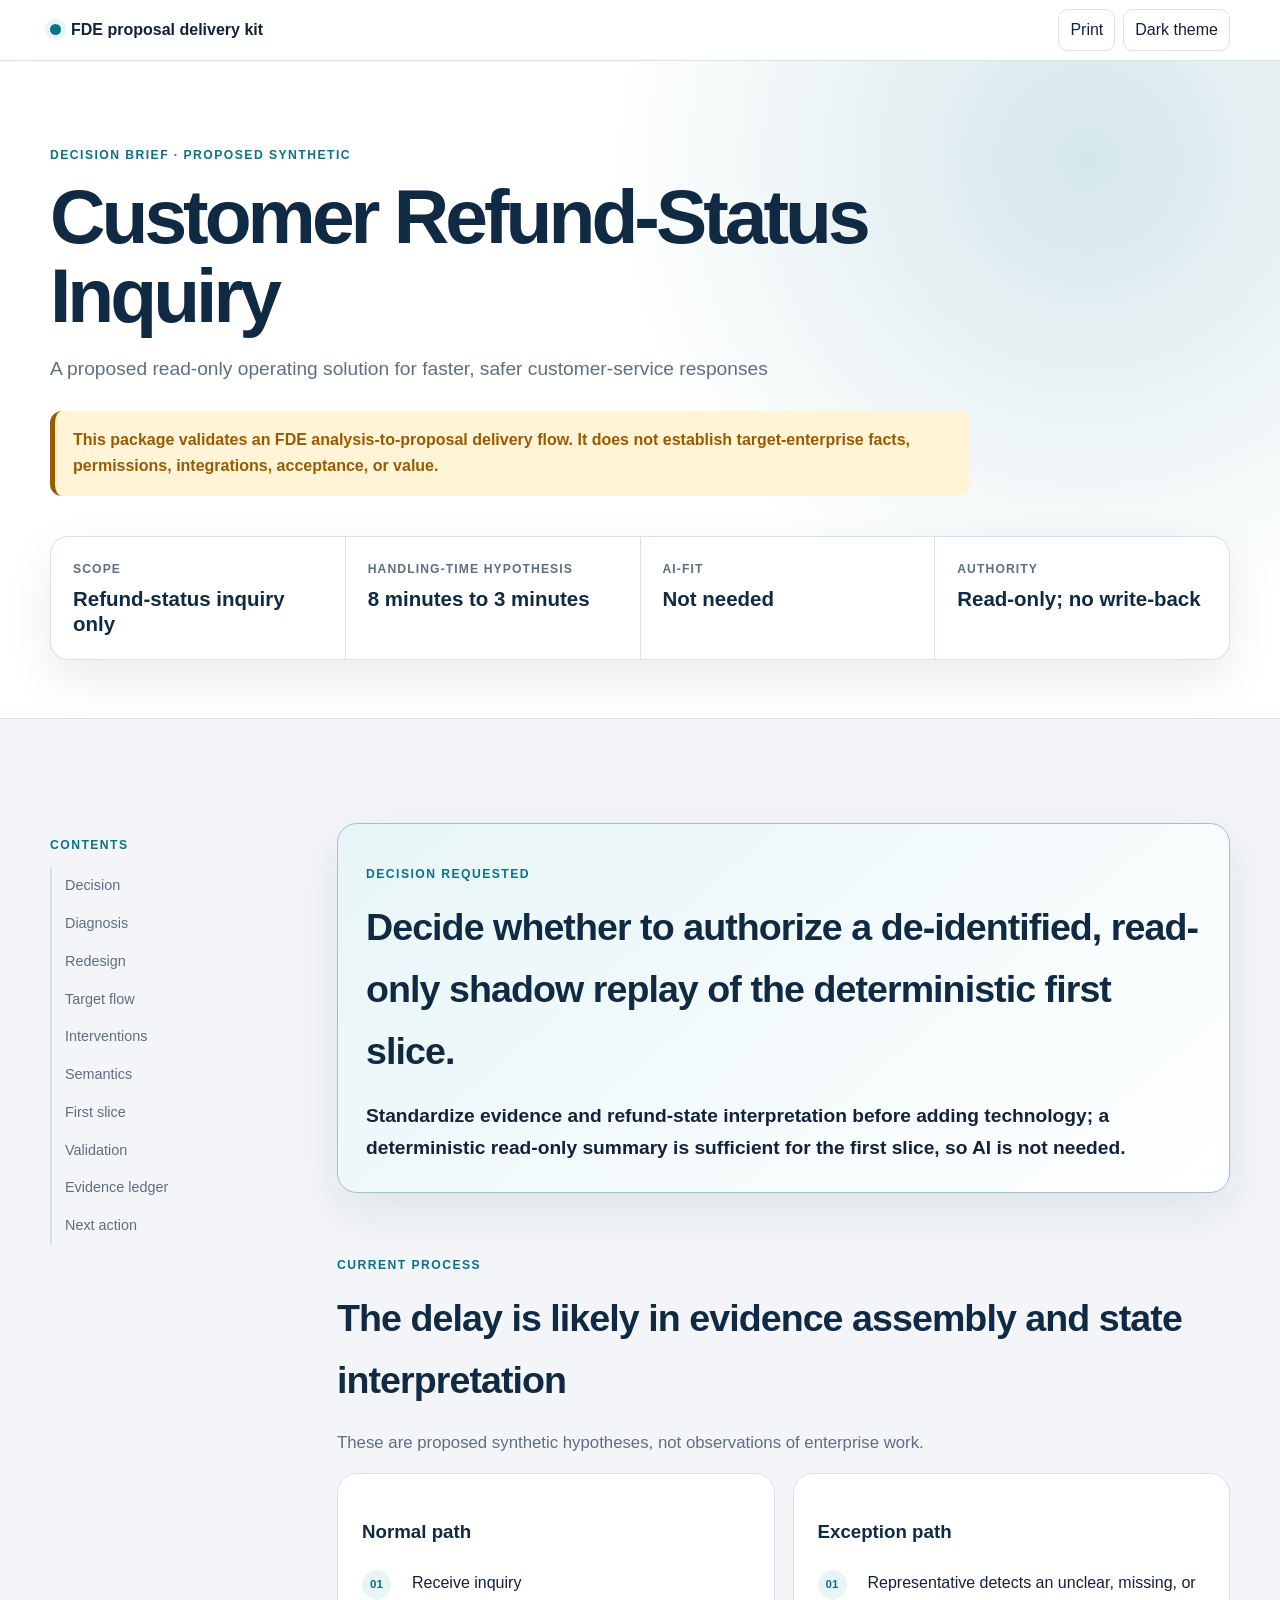
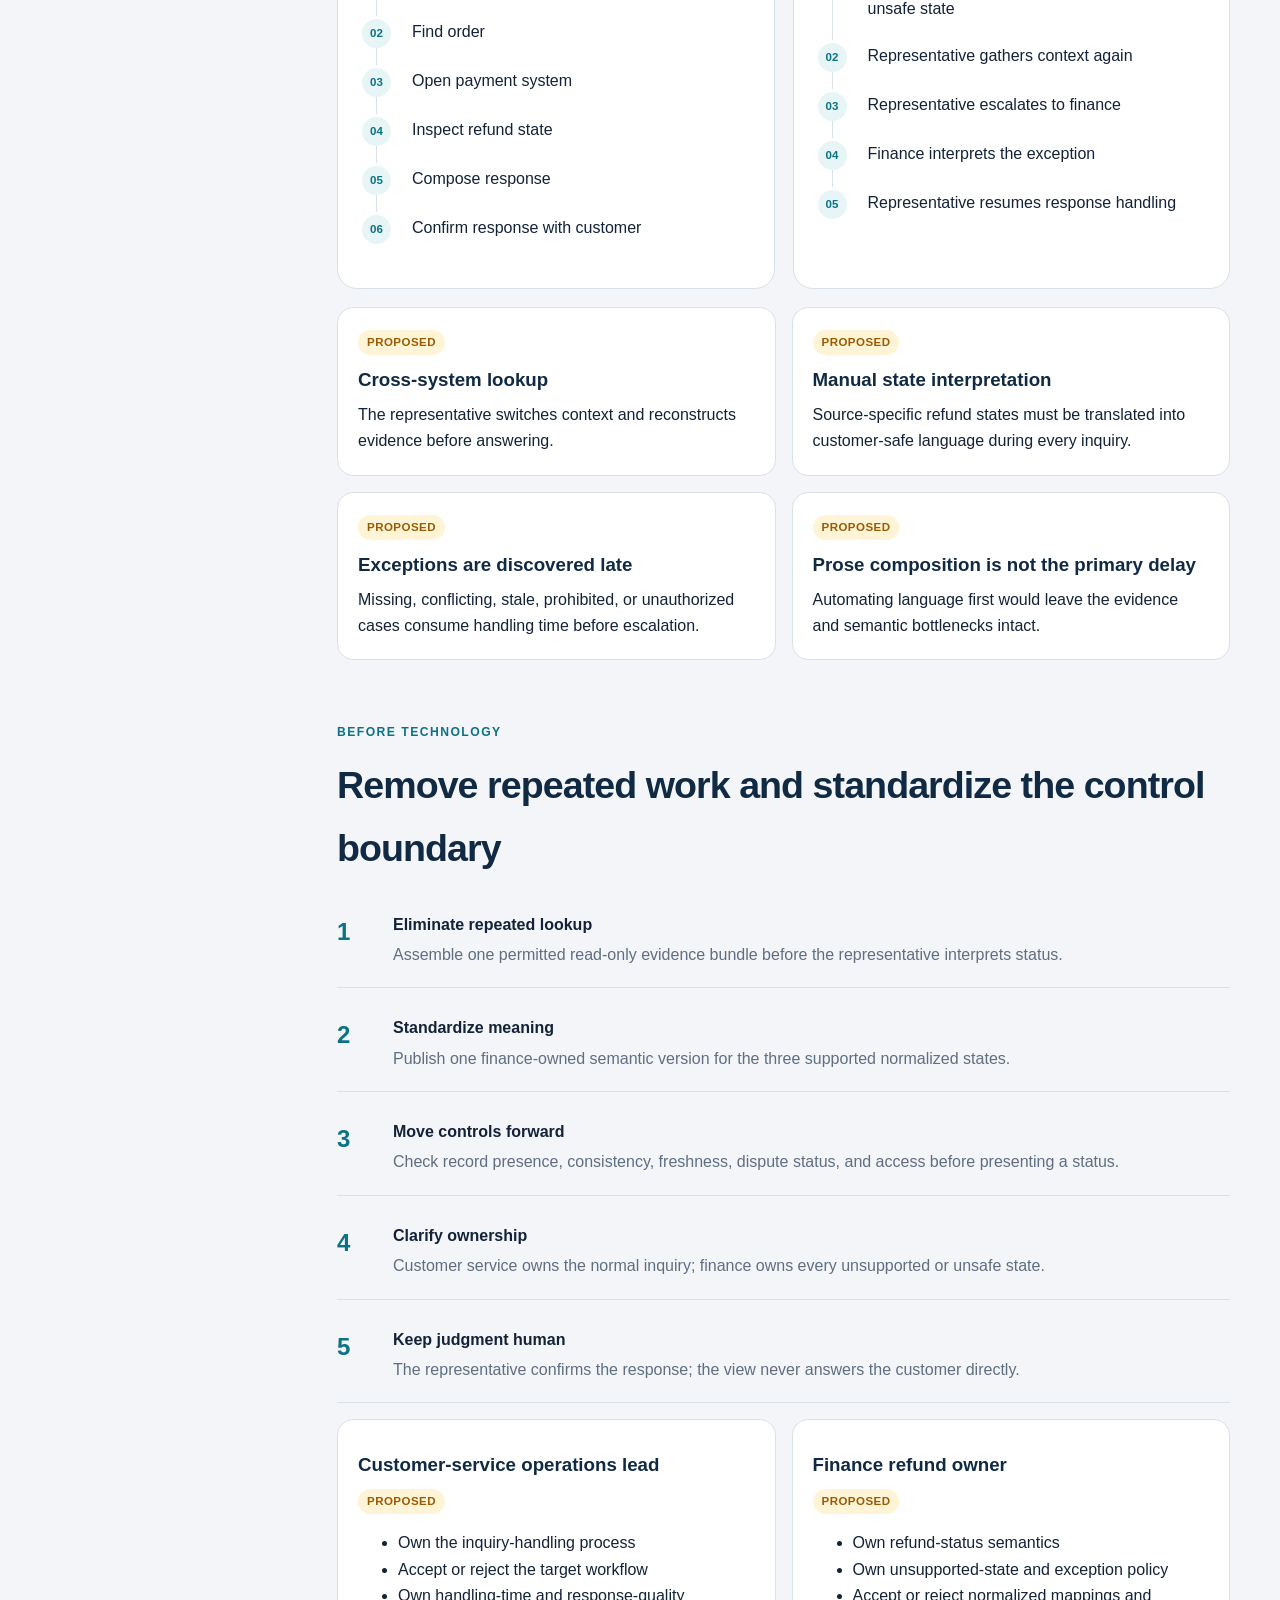
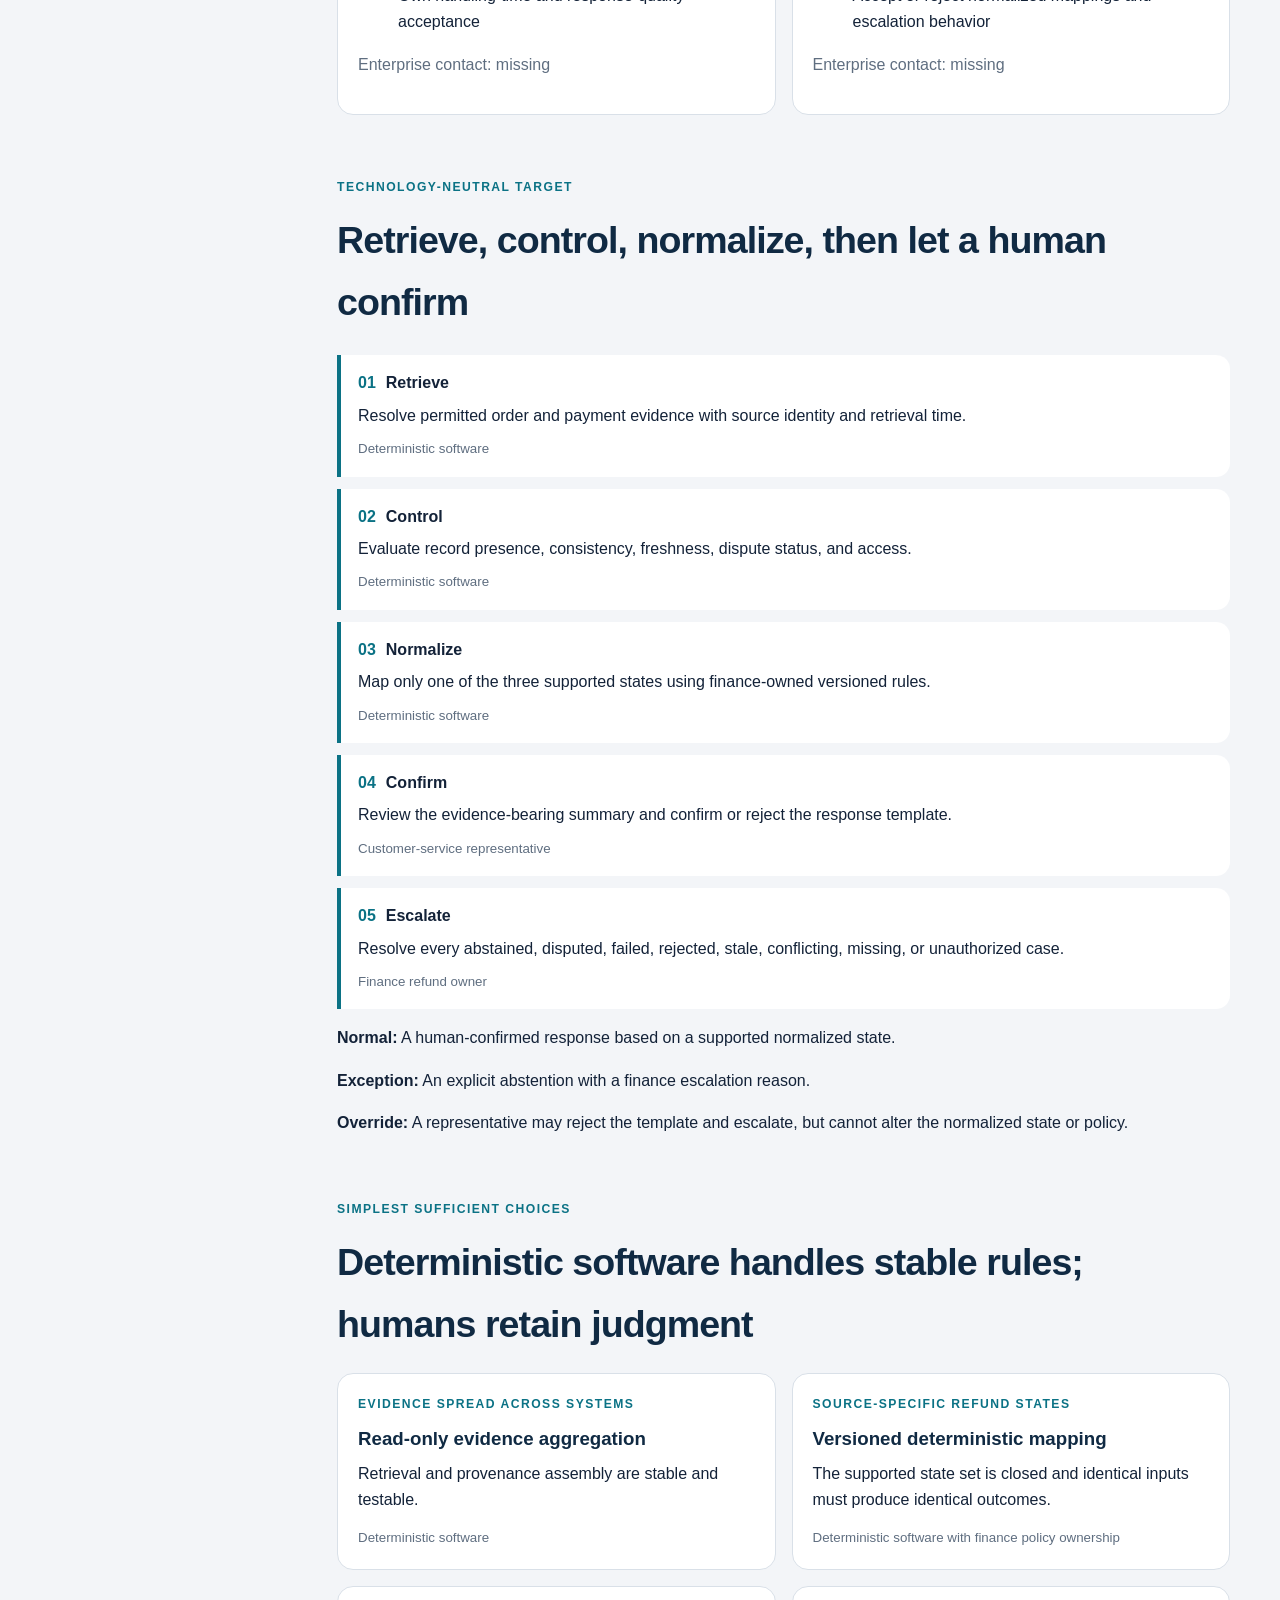
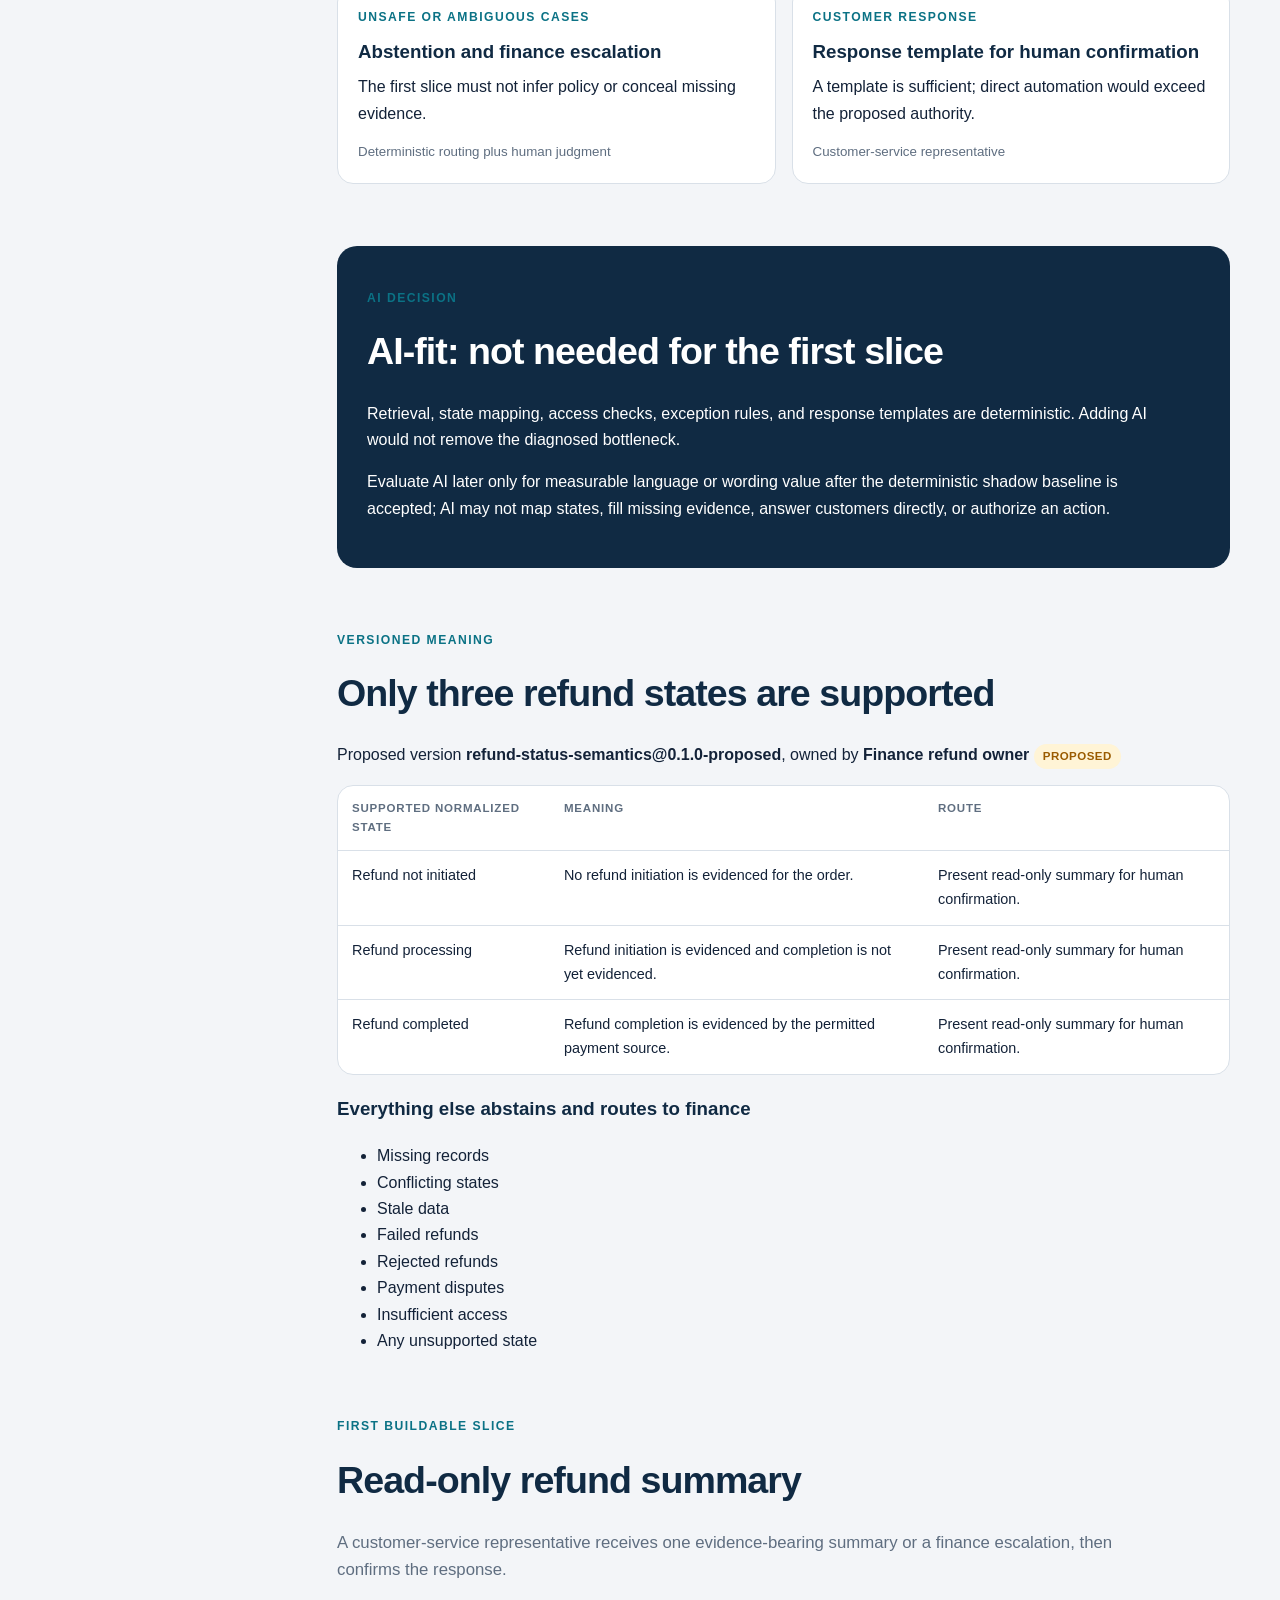
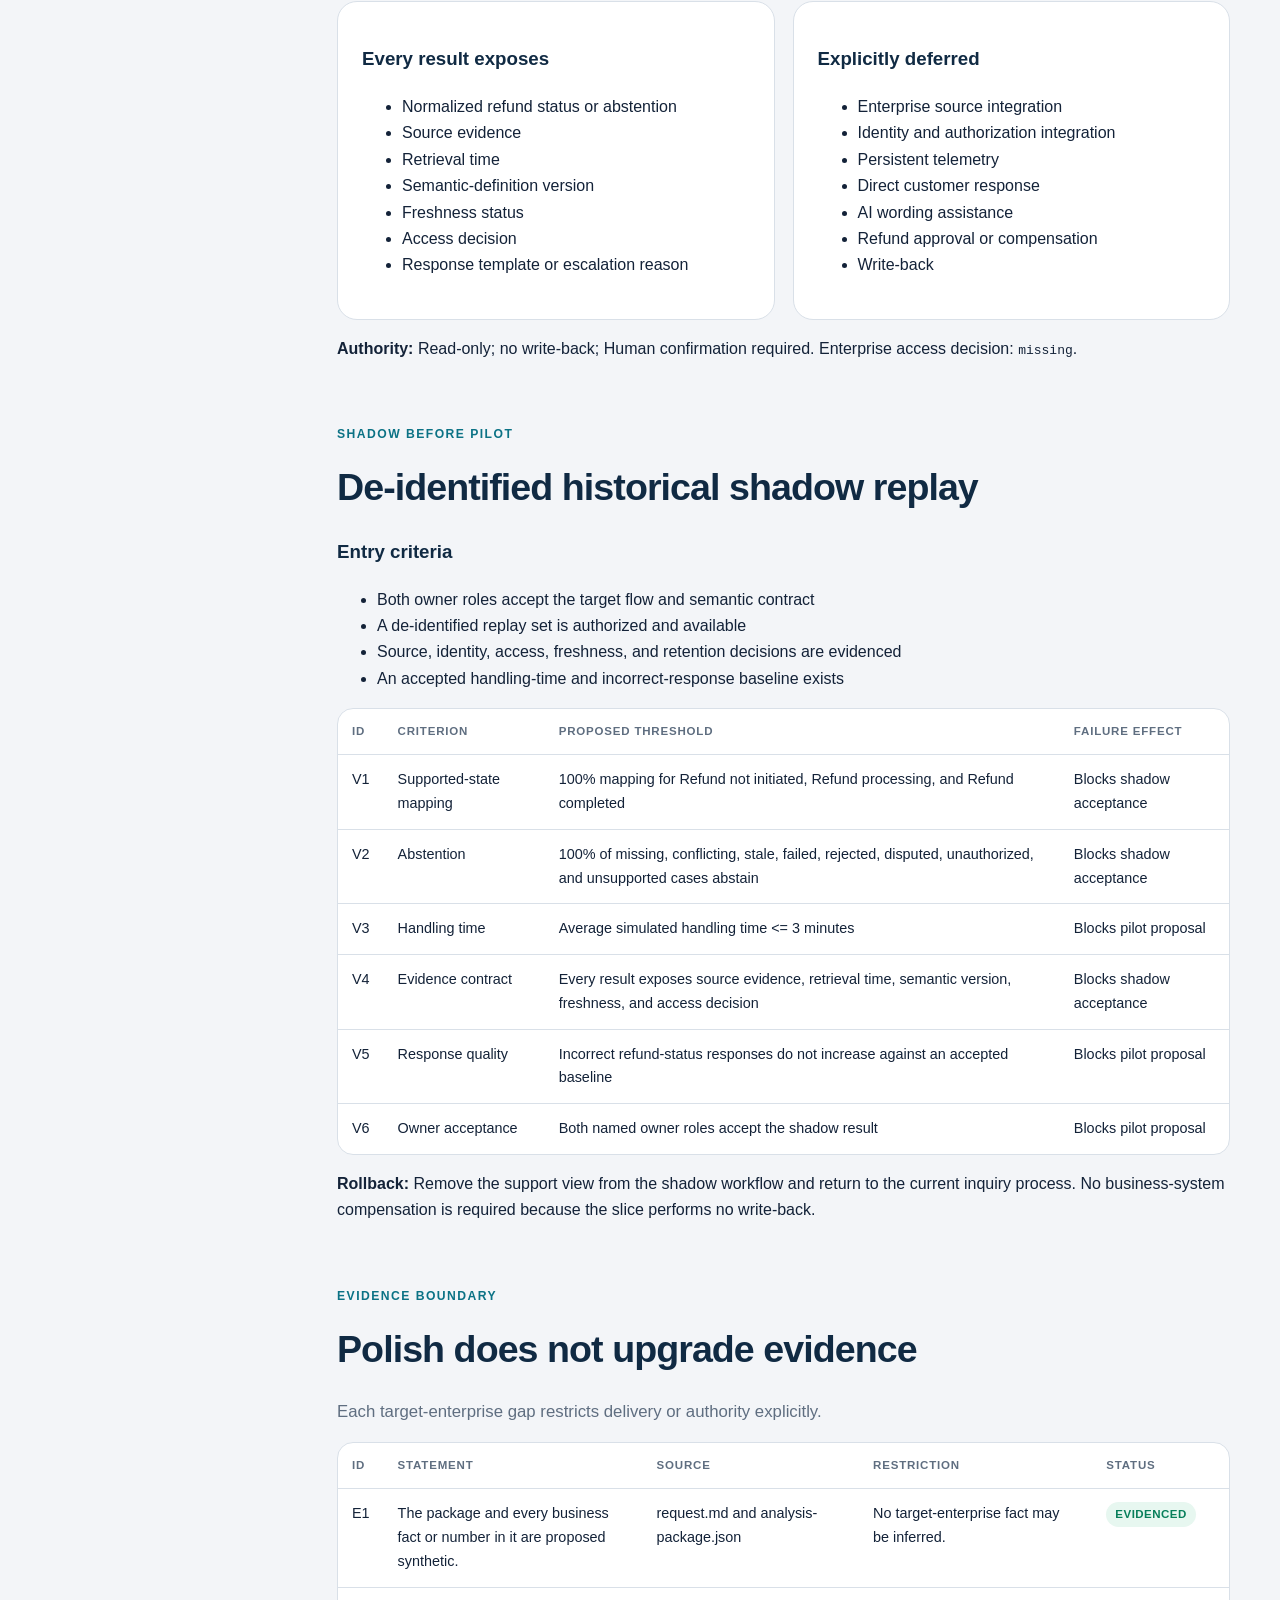
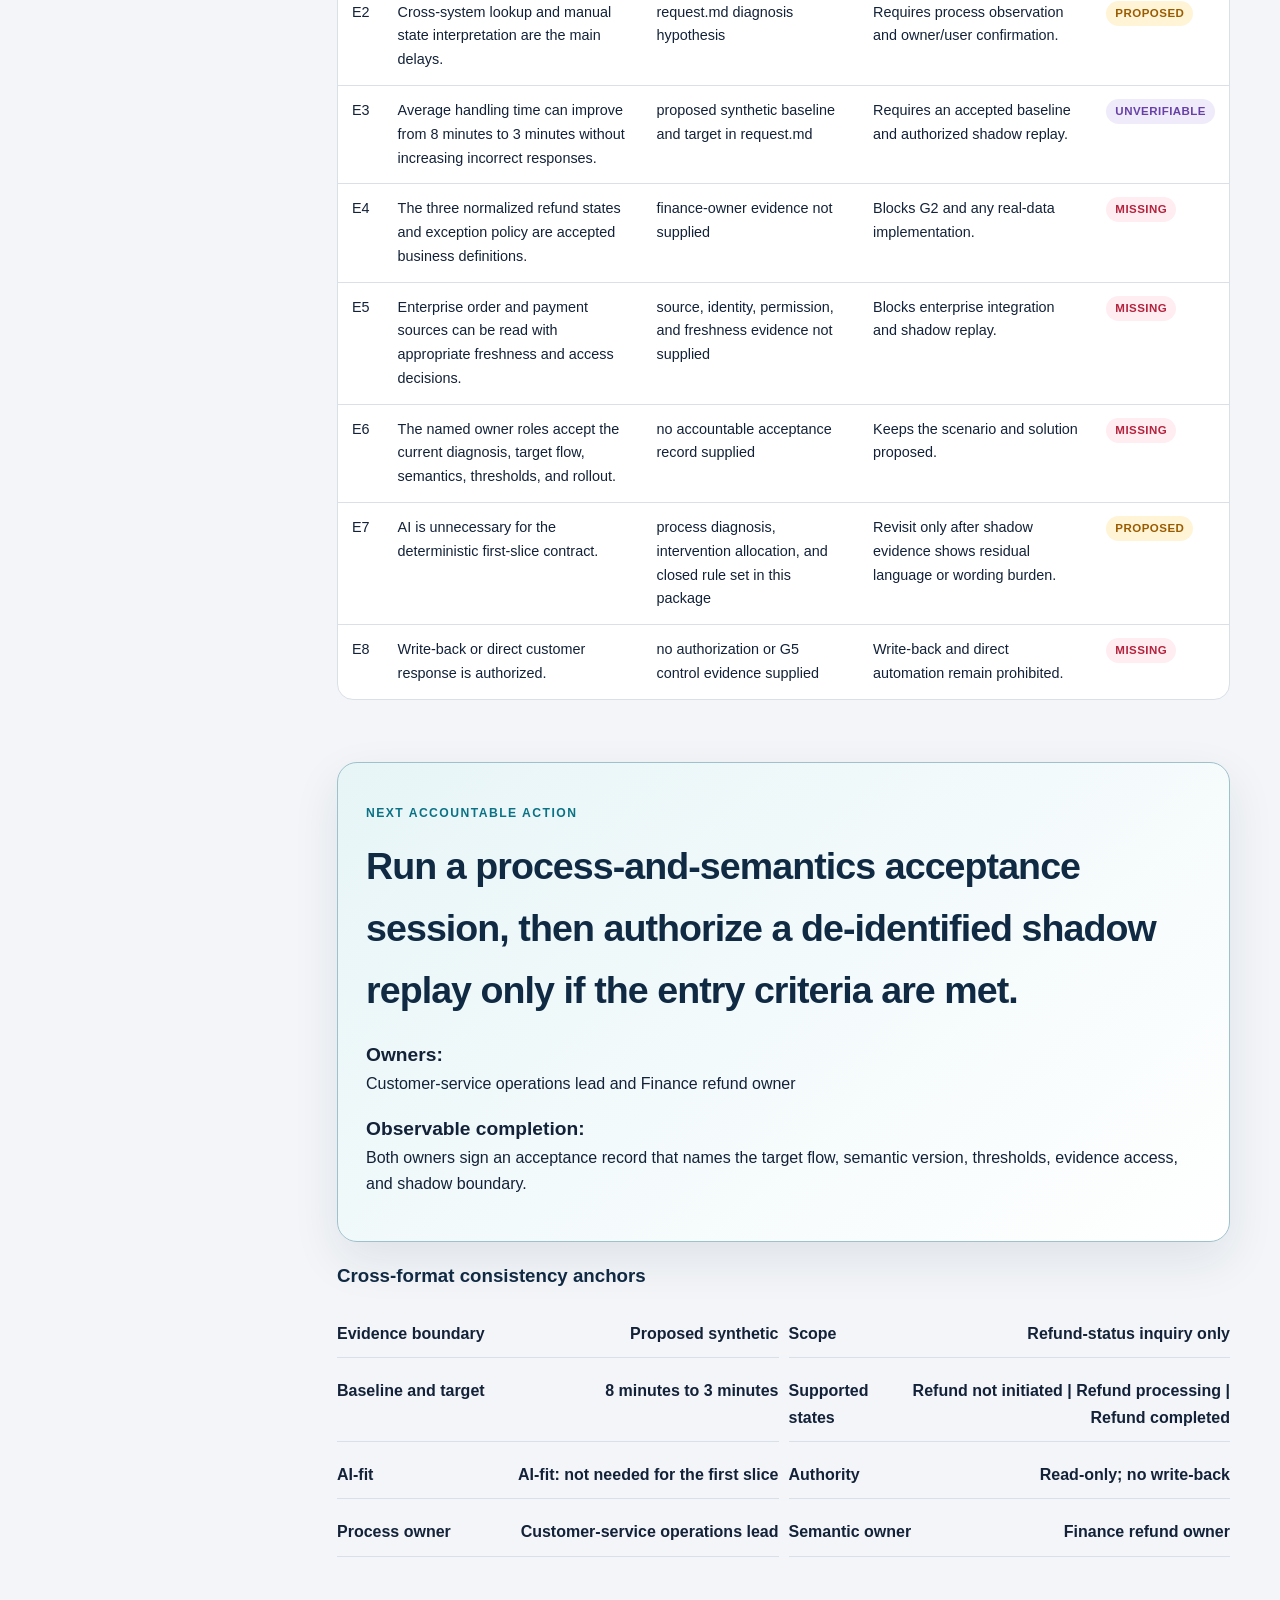
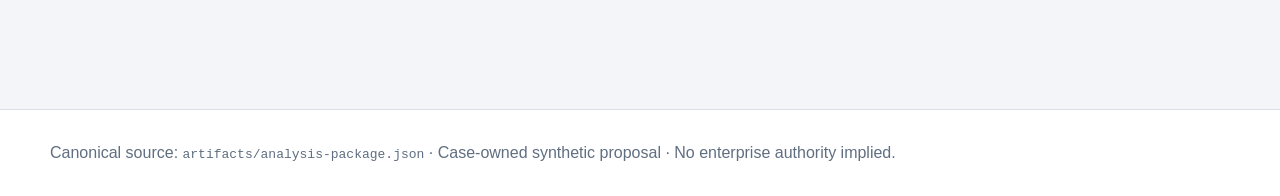
==== examples/customer-refund-status-delivery-kit/index.html @ 383b4701 "feat: add FDE proposal delivery kit" ====
<!doctype html>
<html lang="en" data-theme="light">
<head>
  <meta charset="utf-8">
  <meta name="viewport" content="width=device-width, initial-scale=1">
  <meta name="description" content="Proposed synthetic FDE operating solution: Customer Refund-Status Inquiry.">
  <title>Customer Refund-Status Inquiry — FDE proposal</title>
  <style>
    :root { color-scheme: light; --page:#f3f5f8; --surface:#fff; --ink:#132238; --muted:#5f6e80; --line:#d9e0e8; --navy:#102a43; --blue:#0b7285; --blue-soft:#e7f5f7; --green:#087f5b; --green-soft:#e7f7f0; --amber:#9a5b00; --amber-soft:#fff4d6; --red:#b4233d; --red-soft:#ffedf1; --purple:#6741a7; --purple-soft:#f0ebfa; --shadow:0 18px 48px rgba(27,43,65,.09); --radius:20px; --sans:Inter,ui-sans-serif,-apple-system,BlinkMacSystemFont,"Segoe UI",Arial,sans-serif; }
    html[data-theme="dark"] { color-scheme:dark; --page:#08121e; --surface:#0e1d2d; --ink:#eff5fb; --muted:#a8b6c5; --line:#293c51; --navy:#eff5fb; --blue:#62d3e6; --blue-soft:#113846; --green:#66ddb2; --green-soft:#10392f; --amber:#ffd078; --amber-soft:#3b2d10; --red:#ff8ba0; --red-soft:#421b27; --purple:#c0a7ff; --purple-soft:#30264d; --shadow:0 22px 54px rgba(0,0,0,.3); }
    * { box-sizing:border-box; } html { scroll-behavior:smooth; } body { margin:0; background:var(--page); color:var(--ink); font-family:var(--sans); line-height:1.65; } a { color:var(--blue); } button { font:inherit; }
    .topbar { position:sticky; top:0; z-index:20; border-bottom:1px solid var(--line); background:color-mix(in srgb,var(--surface) 92%,transparent); backdrop-filter:blur(14px); }
    .topbar-inner { width:min(1180px,calc(100% - 32px)); min-height:60px; margin:auto; display:flex; align-items:center; justify-content:space-between; gap:20px; }
    .brand { display:flex; gap:10px; align-items:center; font-weight:800; color:var(--ink); text-decoration:none; } .brand-mark { display:inline-block; width:11px; height:11px; border-radius:50%; background:var(--blue); box-shadow:0 0 0 5px var(--blue-soft); font-size:0; }
    .actions { display:flex; gap:8px; } .actions button { border:1px solid var(--line); border-radius:10px; background:var(--surface); color:var(--ink); padding:7px 11px; cursor:pointer; }
    .hero { border-bottom:1px solid var(--line); background:radial-gradient(circle at 85% 15%,color-mix(in srgb,var(--blue) 17%,transparent),transparent 30rem),var(--surface); }
    .hero-inner { width:min(1180px,calc(100% - 32px)); margin:auto; padding:72px 0 58px; } .eyebrow,.kicker { color:var(--blue); font-size:.76rem; font-weight:850; letter-spacing:.12em; text-transform:uppercase; }
    h1 { max-width:900px; margin:10px 0 0; color:var(--navy); font-size:clamp(2.5rem,6vw,5.2rem); line-height:1.02; letter-spacing:-.052em; } .lede { max-width:790px; color:var(--muted); font-size:1.2rem; }
    .notice { max-width:920px; margin-top:26px; border-left:5px solid var(--amber); border-radius:12px; background:var(--amber-soft); color:var(--amber); padding:16px 18px; font-weight:700; }
    .metric-strip { display:grid; grid-template-columns:repeat(4,minmax(0,1fr)); gap:1px; margin-top:40px; border:1px solid var(--line); border-radius:18px; overflow:hidden; background:var(--line); box-shadow:var(--shadow); } .metric { background:var(--surface); padding:22px; } .metric span { display:block; color:var(--muted); font-size:.76rem; font-weight:800; text-transform:uppercase; letter-spacing:.09em; } .metric strong { display:block; margin-top:7px; color:var(--navy); font-size:1.28rem; line-height:1.25; }
    .page { width:min(1180px,calc(100% - 32px)); margin:auto; display:grid; grid-template-columns:245px minmax(0,1fr); gap:42px; padding:42px 0 90px; } nav { align-self:start; position:sticky; top:90px; } nav a { display:block; border-left:2px solid var(--line); padding:7px 13px; color:var(--muted); text-decoration:none; font-size:.9rem; } nav a:hover { border-color:var(--blue); color:var(--ink); }
    main { min-width:0; } section { scroll-margin-top:90px; margin-bottom:62px; } h2 { margin:0 0 18px; color:var(--navy); font-size:clamp(1.65rem,3vw,2.35rem); letter-spacing:-.025em; } h3 { color:var(--navy); } .section-lead { max-width:800px; color:var(--muted); font-size:1.05rem; }
    .decision { border:1px solid color-mix(in srgb,var(--blue) 28%,var(--line)); border-radius:var(--radius); background:linear-gradient(140deg,var(--blue-soft),var(--surface)); padding:28px; box-shadow:var(--shadow); } .decision strong { display:block; margin-top:12px; font-size:1.2rem; }
    .flow-grid { display:grid; grid-template-columns:1fr 1fr; gap:18px; } .flow-card { border:1px solid var(--line); border-radius:var(--radius); background:var(--surface); padding:24px; } .flow { list-style:none; margin:22px 0 0; padding:0; } .flow li { display:grid; grid-template-columns:38px 1fr; gap:12px; align-items:start; position:relative; padding:0 0 20px; } .flow li:not(:last-child)::after { content:""; position:absolute; left:14px; top:29px; bottom:3px; width:1px; background:var(--line); } .flow li span { display:grid; place-items:center; width:29px; height:29px; border-radius:50%; background:var(--blue-soft); color:var(--blue); font-size:.72rem; font-weight:850; }
    .target-flow { list-style:none; margin:22px 0 0; padding:0; display:grid; gap:12px; } .target-flow li { border-left:4px solid var(--blue); border-radius:0 14px 14px 0; background:var(--surface); padding:15px 17px; } .target-flow li div { display:flex; align-items:center; gap:10px; } .target-flow li div span { color:var(--blue); font-weight:850; } .target-flow li p { margin:6px 0; } .target-flow small,.muted { color:var(--muted); }
    .card-grid { display:grid; grid-template-columns:repeat(2,minmax(0,1fr)); gap:16px; } .diagnosis-card,.card-grid>article,.interventions>article { border:1px solid var(--line); border-radius:16px; background:var(--surface); padding:20px; } .diagnosis-card h3,.card-grid h3,.interventions h3 { margin:10px 0 6px; } .diagnosis-card p,.interventions p { margin:0; }
    .redesign { list-style:none; padding:0; display:grid; gap:12px; } .redesign li { display:grid; grid-template-columns:42px 1fr; gap:14px; border-bottom:1px solid var(--line); padding:15px 0; } .redesign li>span { color:var(--blue); font-size:1.5rem; font-weight:850; } .redesign p { margin:4px 0; color:var(--muted); }
    .ai { border-radius:var(--radius); background:var(--navy); color:white; padding:30px; } .ai h2,.ai strong { color:white; } .ai p { max-width:820px; }
    .badge { display:inline-flex; border-radius:999px; padding:3px 9px; font-size:.72rem; font-weight:850; letter-spacing:.04em; text-transform:uppercase; } .badge.evidenced { background:var(--green-soft); color:var(--green); } .badge.proposed { background:var(--amber-soft); color:var(--amber); } .badge.missing { background:var(--red-soft); color:var(--red); } .badge.unverifiable { background:var(--purple-soft); color:var(--purple); }
    .table-wrap { overflow-x:auto; border:1px solid var(--line); border-radius:16px; background:var(--surface); } table { width:100%; border-collapse:collapse; font-size:.9rem; } th,td { padding:13px 14px; border-bottom:1px solid var(--line); text-align:left; vertical-align:top; } th { color:var(--muted); font-size:.72rem; letter-spacing:.07em; text-transform:uppercase; } tr:last-child td { border-bottom:0; }
    .interventions { display:grid; grid-template-columns:repeat(2,minmax(0,1fr)); gap:16px; } .interventions small { display:block; margin-top:14px; color:var(--muted); }
    .anchor-list { list-style:none; padding:0; display:grid; grid-template-columns:repeat(2,minmax(0,1fr)); gap:10px; } .anchor-list li { display:flex; justify-content:space-between; gap:18px; border-bottom:1px solid var(--line); padding:10px 0; } .anchor-list span { text-align:right; font-weight:750; }
    footer { border-top:1px solid var(--line); background:var(--surface); } footer>div { width:min(1180px,calc(100% - 32px)); margin:auto; padding:30px 0; color:var(--muted); }
    @media (max-width:900px) { .page { grid-template-columns:1fr; } nav { display:none; } .metric-strip,.flow-grid,.card-grid,.interventions,.anchor-list { grid-template-columns:1fr 1fr; } }
    @media (max-width:620px) { .metric-strip,.flow-grid,.card-grid,.interventions,.anchor-list { grid-template-columns:1fr; } h1 { font-size:2.35rem; overflow-wrap:anywhere; } .anchor-list li { display:block; } .anchor-list span { display:block; margin-top:4px; text-align:left; overflow-wrap:anywhere; } .actions button:first-child { display:none; } }
    @media print { .topbar,nav { display:none!important; } body { background:#fff; } .page { display:block; width:auto; padding:24px 0; } .hero-inner,main,footer>div { width:auto; margin:0 34px; } section { break-inside:avoid; } .ai { background:#102a43!important; print-color-adjust:exact; } }
  </style>
</head>
<body>
  <header class="topbar"><div class="topbar-inner"><a class="brand" href="#top"><span class="brand-mark" aria-hidden="true">brand</span>FDE proposal delivery kit</a><div class="actions"><button type="button" onclick="window.print()">Print</button><button id="theme" type="button" aria-label="Toggle color theme">Dark theme</button></div></div></header>
  <section class="hero" id="top"><div class="hero-inner"><p class="eyebrow">Decision brief · Proposed synthetic</p><h1>Customer Refund-Status Inquiry</h1><p class="lede">A proposed read-only operating solution for faster, safer customer-service responses</p><div class="notice">This package validates an FDE analysis-to-proposal delivery flow. It does not establish target-enterprise facts, permissions, integrations, acceptance, or value.</div><div class="metric-strip"><div class="metric"><span>Scope</span><strong>Refund-status inquiry only</strong></div><div class="metric"><span>Handling-time hypothesis</span><strong>8 minutes to 3 minutes</strong></div><div class="metric"><span>AI-fit</span><strong>Not needed</strong></div><div class="metric"><span>Authority</span><strong>Read-only; no write-back</strong></div></div></div></section>
  <div class="page"><nav aria-label="Proposal sections"><p class="kicker">Contents</p><a href="#decision">Decision</a><a href="#diagnosis">Diagnosis</a><a href="#redesign">Redesign</a><a href="#target">Target flow</a><a href="#intervention">Interventions</a><a href="#semantics">Semantics</a><a href="#slice">First slice</a><a href="#validation">Validation</a><a href="#ledger">Evidence ledger</a><a href="#next">Next action</a></nav><main>
    <section id="decision"><div class="decision"><p class="kicker">Decision requested</p><h2>Decide whether to authorize a de-identified, read-only shadow replay of the deterministic first slice.</h2><strong>Standardize evidence and refund-state interpretation before adding technology; a deterministic read-only summary is sufficient for the first slice, so AI is not needed.</strong></div></section>
    <section id="diagnosis"><p class="kicker">Current process</p><h2>The delay is likely in evidence assembly and state interpretation</h2><p class="section-lead">These are proposed synthetic hypotheses, not observations of enterprise work.</p><div class="flow-grid"><article class="flow-card"><h3>Normal path</h3><ol class="flow"><li><span>01</span>Receive inquiry</li><li><span>02</span>Find order</li><li><span>03</span>Open payment system</li><li><span>04</span>Inspect refund state</li><li><span>05</span>Compose response</li><li><span>06</span>Confirm response with customer</li></ol></article><article class="flow-card"><h3>Exception path</h3><ol class="flow"><li><span>01</span>Representative detects an unclear, missing, or unsafe state</li><li><span>02</span>Representative gathers context again</li><li><span>03</span>Representative escalates to finance</li><li><span>04</span>Finance interprets the exception</li><li><span>05</span>Representative resumes response handling</li></ol></article></div><div class="card-grid" style="margin-top:18px"><article class="diagnosis-card"><div><span class="badge proposed">proposed</span></div><h3>Cross-system lookup</h3><p>The representative switches context and reconstructs evidence before answering.</p></article><article class="diagnosis-card"><div><span class="badge proposed">proposed</span></div><h3>Manual state interpretation</h3><p>Source-specific refund states must be translated into customer-safe language during every inquiry.</p></article><article class="diagnosis-card"><div><span class="badge proposed">proposed</span></div><h3>Exceptions are discovered late</h3><p>Missing, conflicting, stale, prohibited, or unauthorized cases consume handling time before escalation.</p></article><article class="diagnosis-card"><div><span class="badge proposed">proposed</span></div><h3>Prose composition is not the primary delay</h3><p>Automating language first would leave the evidence and semantic bottlenecks intact.</p></article></div></section>
    <section id="redesign"><p class="kicker">Before technology</p><h2>Remove repeated work and standardize the control boundary</h2><ol class="redesign"><li><span>1</span><div><strong>Eliminate repeated lookup</strong><p>Assemble one permitted read-only evidence bundle before the representative interprets status.</p></div></li><li><span>2</span><div><strong>Standardize meaning</strong><p>Publish one finance-owned semantic version for the three supported normalized states.</p></div></li><li><span>3</span><div><strong>Move controls forward</strong><p>Check record presence, consistency, freshness, dispute status, and access before presenting a status.</p></div></li><li><span>4</span><div><strong>Clarify ownership</strong><p>Customer service owns the normal inquiry; finance owns every unsupported or unsafe state.</p></div></li><li><span>5</span><div><strong>Keep judgment human</strong><p>The representative confirms the response; the view never answers the customer directly.</p></div></li></ol><div class="card-grid"><article><h3>Customer-service operations lead</h3><span class="badge proposed">proposed</span><ul><li>Own the inquiry-handling process</li><li>Accept or reject the target workflow</li><li>Own handling-time and response-quality acceptance</li></ul><p class="muted">Enterprise contact: missing</p></article><article><h3>Finance refund owner</h3><span class="badge proposed">proposed</span><ul><li>Own refund-status semantics</li><li>Own unsupported-state and exception policy</li><li>Accept or reject normalized mappings and escalation behavior</li></ul><p class="muted">Enterprise contact: missing</p></article></div></section>
    <section id="target"><p class="kicker">Technology-neutral target</p><h2>Retrieve, control, normalize, then let a human confirm</h2><ol class="target-flow"><li><div><span>01</span><strong>Retrieve</strong></div><p>Resolve permitted order and payment evidence with source identity and retrieval time.</p><small>Deterministic software</small></li><li><div><span>02</span><strong>Control</strong></div><p>Evaluate record presence, consistency, freshness, dispute status, and access.</p><small>Deterministic software</small></li><li><div><span>03</span><strong>Normalize</strong></div><p>Map only one of the three supported states using finance-owned versioned rules.</p><small>Deterministic software</small></li><li><div><span>04</span><strong>Confirm</strong></div><p>Review the evidence-bearing summary and confirm or reject the response template.</p><small>Customer-service representative</small></li><li><div><span>05</span><strong>Escalate</strong></div><p>Resolve every abstained, disputed, failed, rejected, stale, conflicting, missing, or unauthorized case.</p><small>Finance refund owner</small></li></ol><p><strong>Normal:</strong> A human-confirmed response based on a supported normalized state.</p><p><strong>Exception:</strong> An explicit abstention with a finance escalation reason.</p><p><strong>Override:</strong> A representative may reject the template and escalate, but cannot alter the normalized state or policy.</p></section>
    <section id="intervention"><p class="kicker">Simplest sufficient choices</p><h2>Deterministic software handles stable rules; humans retain judgment</h2><div class="interventions"><article><p class="kicker">Evidence spread across systems</p><h3>Read-only evidence aggregation</h3><p>Retrieval and provenance assembly are stable and testable.</p><small>Deterministic software</small></article><article><p class="kicker">Source-specific refund states</p><h3>Versioned deterministic mapping</h3><p>The supported state set is closed and identical inputs must produce identical outcomes.</p><small>Deterministic software with finance policy ownership</small></article><article><p class="kicker">Unsafe or ambiguous cases</p><h3>Abstention and finance escalation</h3><p>The first slice must not infer policy or conceal missing evidence.</p><small>Deterministic routing plus human judgment</small></article><article><p class="kicker">Customer response</p><h3>Response template for human confirmation</h3><p>A template is sufficient; direct automation would exceed the proposed authority.</p><small>Customer-service representative</small></article></div></section>
    <section class="ai"><p class="kicker">AI decision</p><h2>AI-fit: not needed for the first slice</h2><p>Retrieval, state mapping, access checks, exception rules, and response templates are deterministic. Adding AI would not remove the diagnosed bottleneck.</p><p>Evaluate AI later only for measurable language or wording value after the deterministic shadow baseline is accepted; AI may not map states, fill missing evidence, answer customers directly, or authorize an action.</p></section>
    <section id="semantics"><p class="kicker">Versioned meaning</p><h2>Only three refund states are supported</h2><p>Proposed version <strong>refund-status-semantics@0.1.0-proposed</strong>, owned by <strong>Finance refund owner</strong> <span class="badge proposed">proposed</span></p><div class="table-wrap"><table><thead><tr><th scope="col">Supported normalized state</th><th scope="col">Meaning</th><th scope="col">Route</th></tr></thead><tbody><tr><td>Refund not initiated</td><td>No refund initiation is evidenced for the order.</td><td>Present read-only summary for human confirmation.</td></tr><tr><td>Refund processing</td><td>Refund initiation is evidenced and completion is not yet evidenced.</td><td>Present read-only summary for human confirmation.</td></tr><tr><td>Refund completed</td><td>Refund completion is evidenced by the permitted payment source.</td><td>Present read-only summary for human confirmation.</td></tr></tbody></table></div><h3>Everything else abstains and routes to finance</h3><ul><li>Missing records</li><li>Conflicting states</li><li>Stale data</li><li>Failed refunds</li><li>Rejected refunds</li><li>Payment disputes</li><li>Insufficient access</li><li>Any unsupported state</li></ul></section>
    <section id="slice"><p class="kicker">First buildable slice</p><h2>Read-only refund summary</h2><p class="section-lead">A customer-service representative receives one evidence-bearing summary or a finance escalation, then confirms the response.</p><div class="flow-grid"><article class="flow-card"><h3>Every result exposes</h3><ul><li>Normalized refund status or abstention</li><li>Source evidence</li><li>Retrieval time</li><li>Semantic-definition version</li><li>Freshness status</li><li>Access decision</li><li>Response template or escalation reason</li></ul></article><article class="flow-card"><h3>Explicitly deferred</h3><ul><li>Enterprise source integration</li><li>Identity and authorization integration</li><li>Persistent telemetry</li><li>Direct customer response</li><li>AI wording assistance</li><li>Refund approval or compensation</li><li>Write-back</li></ul></article></div><p><strong>Authority:</strong> Read-only; no write-back; Human confirmation required. Enterprise access decision: <code>missing</code>.</p></section>
    <section id="validation"><p class="kicker">Shadow before pilot</p><h2>De-identified historical shadow replay</h2><h3>Entry criteria</h3><ul><li>Both owner roles accept the target flow and semantic contract</li><li>A de-identified replay set is authorized and available</li><li>Source, identity, access, freshness, and retention decisions are evidenced</li><li>An accepted handling-time and incorrect-response baseline exists</li></ul><div class="table-wrap"><table><thead><tr><th scope="col">ID</th><th scope="col">Criterion</th><th scope="col">Proposed threshold</th><th scope="col">Failure effect</th></tr></thead><tbody><tr><td>V1</td><td>Supported-state mapping</td><td>100% mapping for Refund not initiated, Refund processing, and Refund completed</td><td>Blocks shadow acceptance</td></tr><tr><td>V2</td><td>Abstention</td><td>100% of missing, conflicting, stale, failed, rejected, disputed, unauthorized, and unsupported cases abstain</td><td>Blocks shadow acceptance</td></tr><tr><td>V3</td><td>Handling time</td><td>Average simulated handling time &lt;= 3 minutes</td><td>Blocks pilot proposal</td></tr><tr><td>V4</td><td>Evidence contract</td><td>Every result exposes source evidence, retrieval time, semantic version, freshness, and access decision</td><td>Blocks shadow acceptance</td></tr><tr><td>V5</td><td>Response quality</td><td>Incorrect refund-status responses do not increase against an accepted baseline</td><td>Blocks pilot proposal</td></tr><tr><td>V6</td><td>Owner acceptance</td><td>Both named owner roles accept the shadow result</td><td>Blocks pilot proposal</td></tr></tbody></table></div><p><strong>Rollback:</strong> Remove the support view from the shadow workflow and return to the current inquiry process. No business-system compensation is required because the slice performs no write-back.</p></section>
    <section id="ledger"><p class="kicker">Evidence boundary</p><h2>Polish does not upgrade evidence</h2><p class="section-lead">Each target-enterprise gap restricts delivery or authority explicitly.</p><div class="table-wrap"><table><thead><tr><th scope="col">ID</th><th scope="col">Statement</th><th scope="col">Source</th><th scope="col">Restriction</th><th scope="col">Status</th></tr></thead><tbody><tr><td>E1</td><td>The package and every business fact or number in it are proposed synthetic.</td><td>request.md and analysis-package.json</td><td>No target-enterprise fact may be inferred.</td><td><span class="badge evidenced">evidenced</span></td></tr><tr><td>E2</td><td>Cross-system lookup and manual state interpretation are the main delays.</td><td>request.md diagnosis hypothesis</td><td>Requires process observation and owner/user confirmation.</td><td><span class="badge proposed">proposed</span></td></tr><tr><td>E3</td><td>Average handling time can improve from 8 minutes to 3 minutes without increasing incorrect responses.</td><td>proposed synthetic baseline and target in request.md</td><td>Requires an accepted baseline and authorized shadow replay.</td><td><span class="badge unverifiable">unverifiable</span></td></tr><tr><td>E4</td><td>The three normalized refund states and exception policy are accepted business definitions.</td><td>finance-owner evidence not supplied</td><td>Blocks G2 and any real-data implementation.</td><td><span class="badge missing">missing</span></td></tr><tr><td>E5</td><td>Enterprise order and payment sources can be read with appropriate freshness and access decisions.</td><td>source, identity, permission, and freshness evidence not supplied</td><td>Blocks enterprise integration and shadow replay.</td><td><span class="badge missing">missing</span></td></tr><tr><td>E6</td><td>The named owner roles accept the current diagnosis, target flow, semantics, thresholds, and rollout.</td><td>no accountable acceptance record supplied</td><td>Keeps the scenario and solution proposed.</td><td><span class="badge missing">missing</span></td></tr><tr><td>E7</td><td>AI is unnecessary for the deterministic first-slice contract.</td><td>process diagnosis, intervention allocation, and closed rule set in this package</td><td>Revisit only after shadow evidence shows residual language or wording burden.</td><td><span class="badge proposed">proposed</span></td></tr><tr><td>E8</td><td>Write-back or direct customer response is authorized.</td><td>no authorization or G5 control evidence supplied</td><td>Write-back and direct automation remain prohibited.</td><td><span class="badge missing">missing</span></td></tr></tbody></table></div></section>
    <section id="next"><div class="decision"><p class="kicker">Next accountable action</p><h2>Run a process-and-semantics acceptance session, then authorize a de-identified shadow replay only if the entry criteria are met.</h2><p><strong>Owners:</strong> Customer-service operations lead and Finance refund owner</p><p><strong>Observable completion:</strong> Both owners sign an acceptance record that names the target flow, semantic version, thresholds, evidence access, and shadow boundary.</p></div><h3>Cross-format consistency anchors</h3><ul class="anchor-list"><li data-claim-id="C1"><strong>Evidence boundary</strong><span>Proposed synthetic</span></li><li data-claim-id="C2"><strong>Scope</strong><span>Refund-status inquiry only</span></li><li data-claim-id="C3"><strong>Baseline and target</strong><span>8 minutes to 3 minutes</span></li><li data-claim-id="C4"><strong>Supported states</strong><span>Refund not initiated | Refund processing | Refund completed</span></li><li data-claim-id="C5"><strong>AI-fit</strong><span>AI-fit: not needed for the first slice</span></li><li data-claim-id="C6"><strong>Authority</strong><span>Read-only; no write-back</span></li><li data-claim-id="C7"><strong>Process owner</strong><span>Customer-service operations lead</span></li><li data-claim-id="C8"><strong>Semantic owner</strong><span>Finance refund owner</span></li></ul></section>
  </main></div>
  <footer><div>Canonical source: <code>artifacts/analysis-package.json</code> · Case-owned synthetic proposal · No enterprise authority implied.</div></footer>
  <script>const root=document.documentElement;const button=document.getElementById('theme');button.addEventListener('click',()=>{const dark=root.dataset.theme==='dark';root.dataset.theme=dark?'light':'dark';button.textContent=dark?'Dark theme':'Light theme';});</script>
</body>
</html>
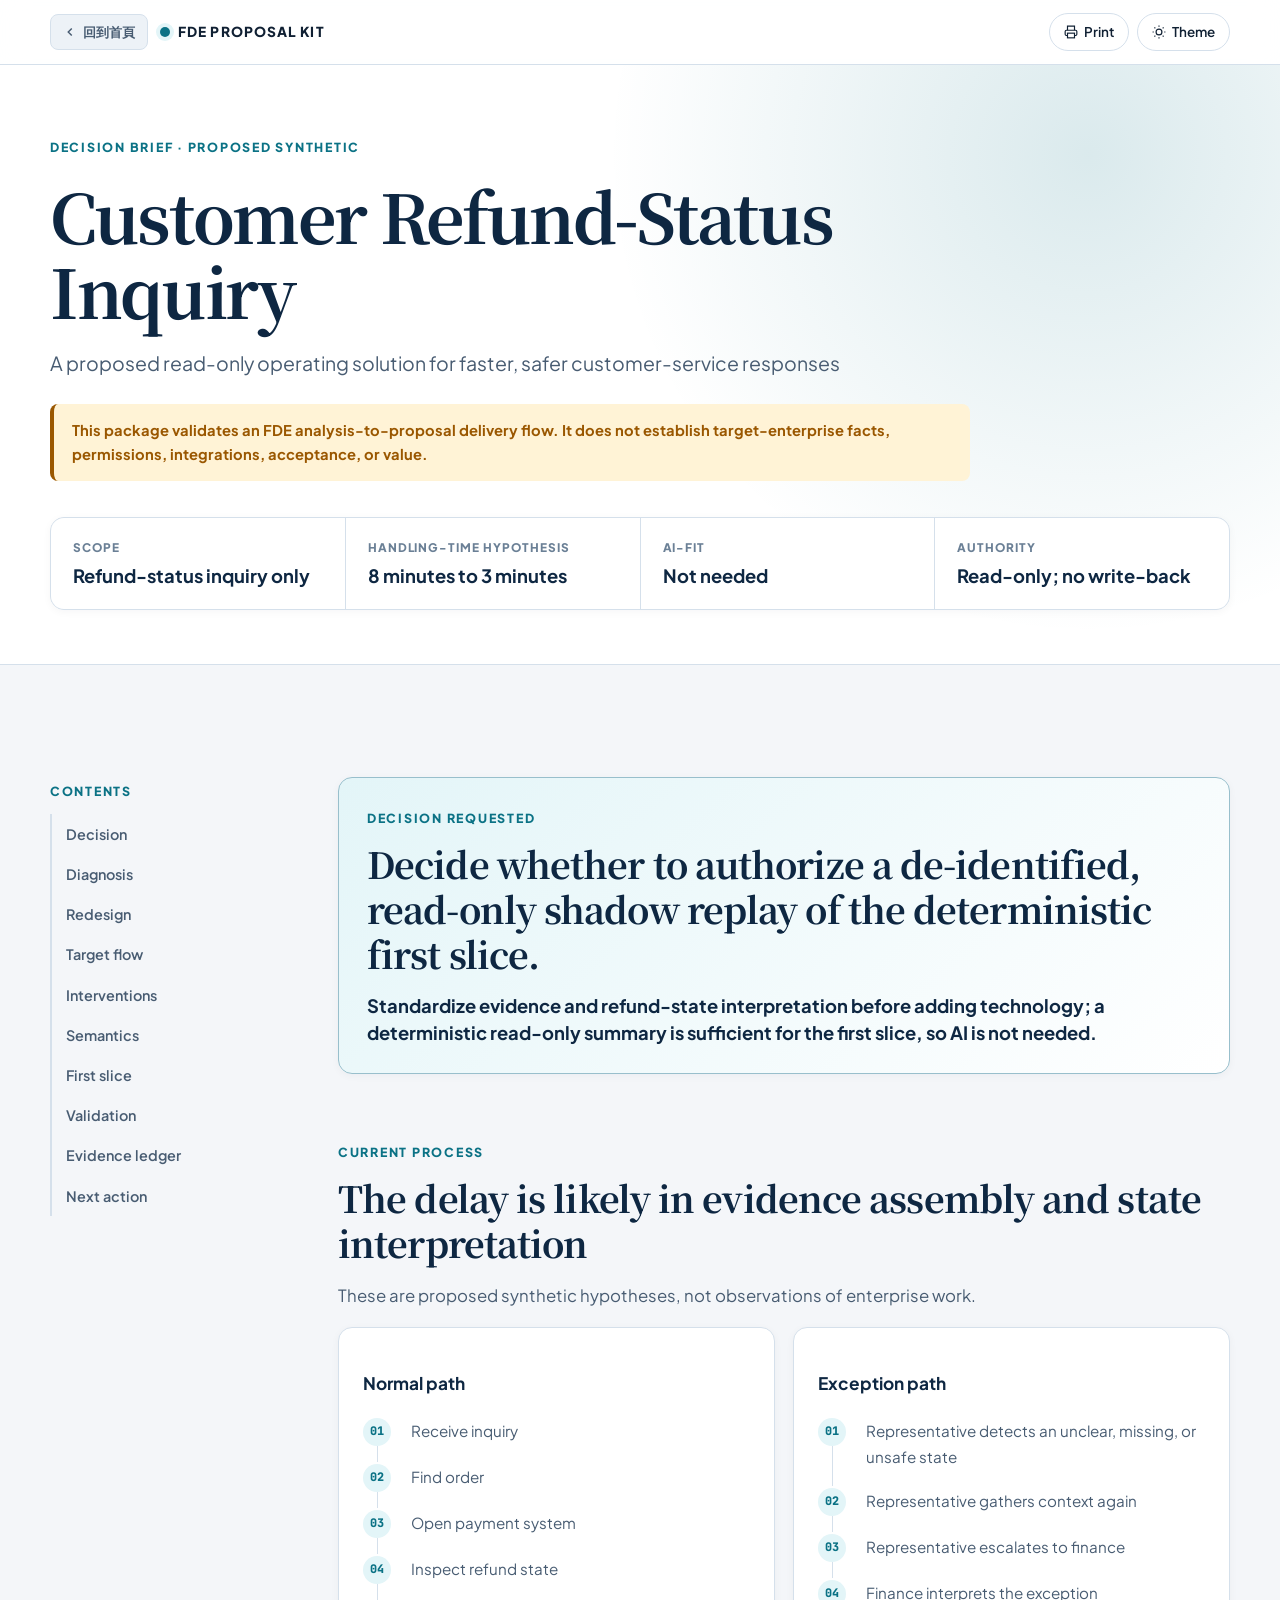
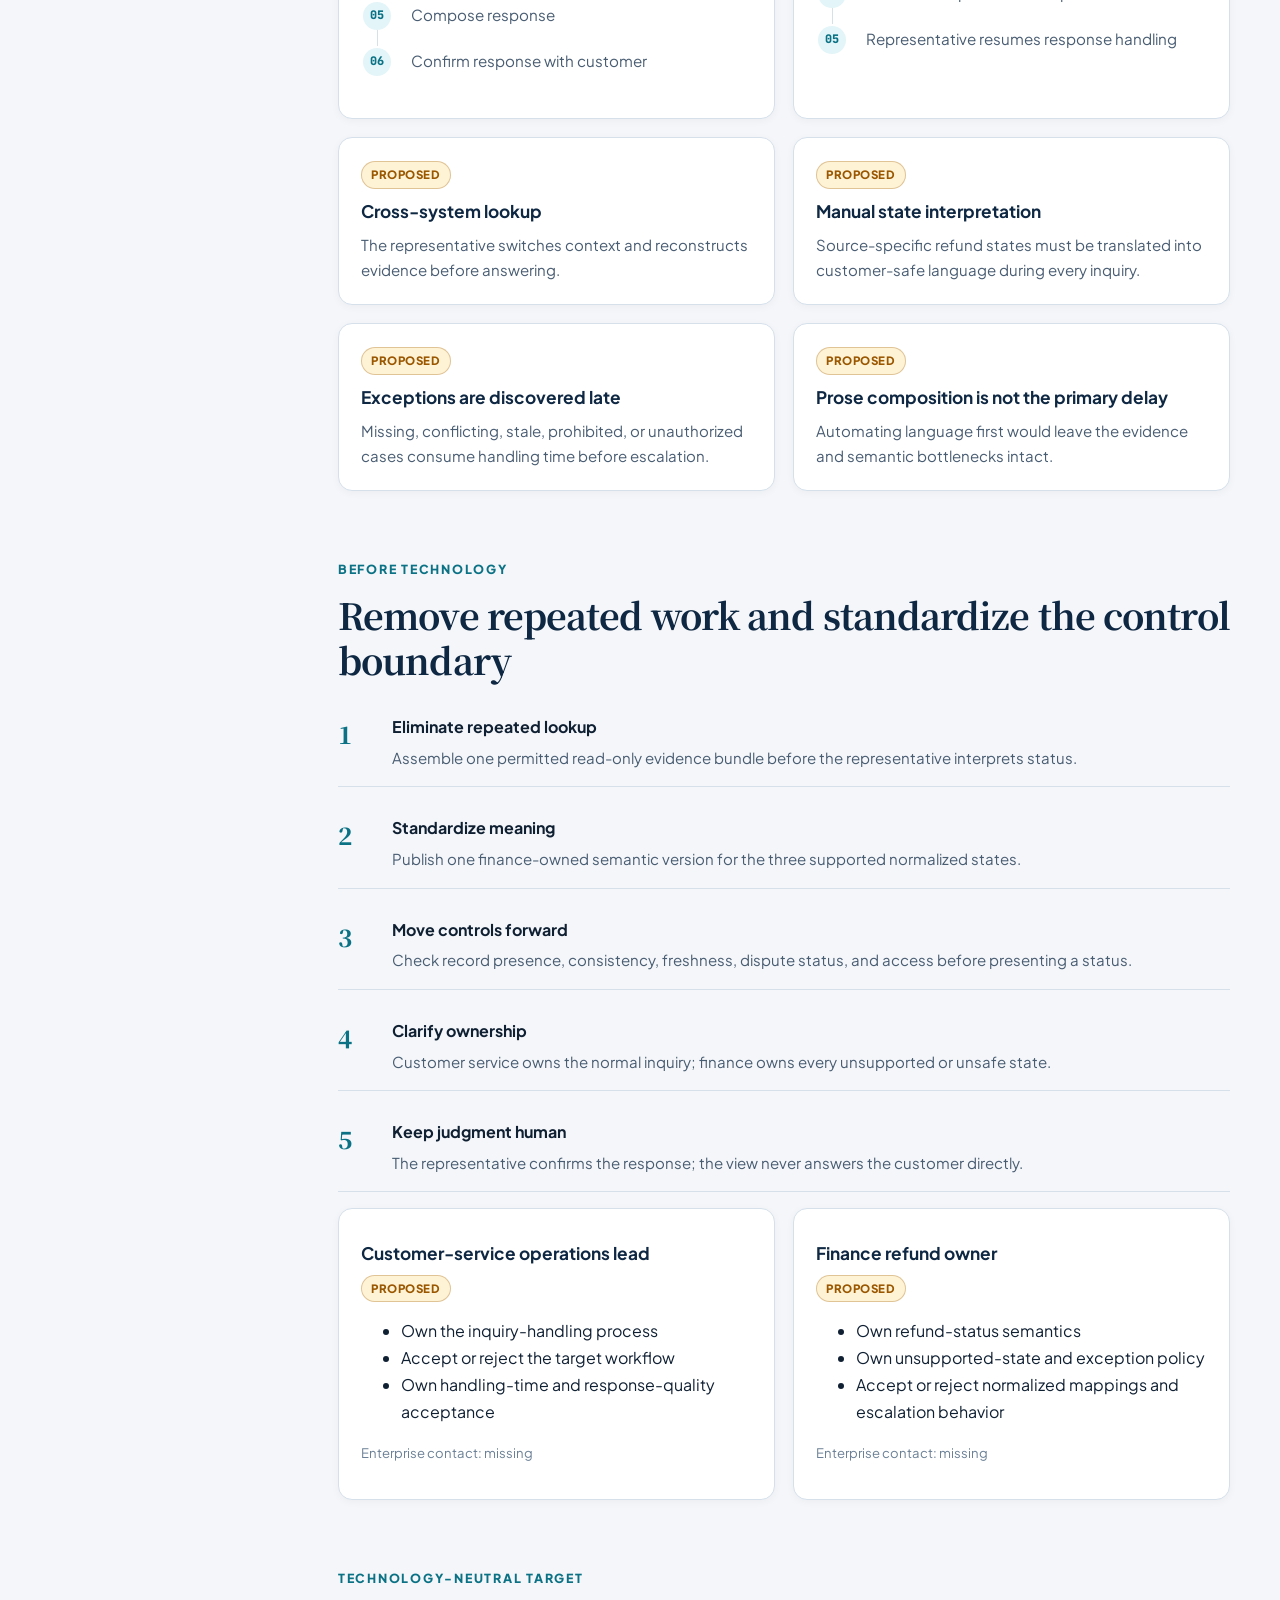
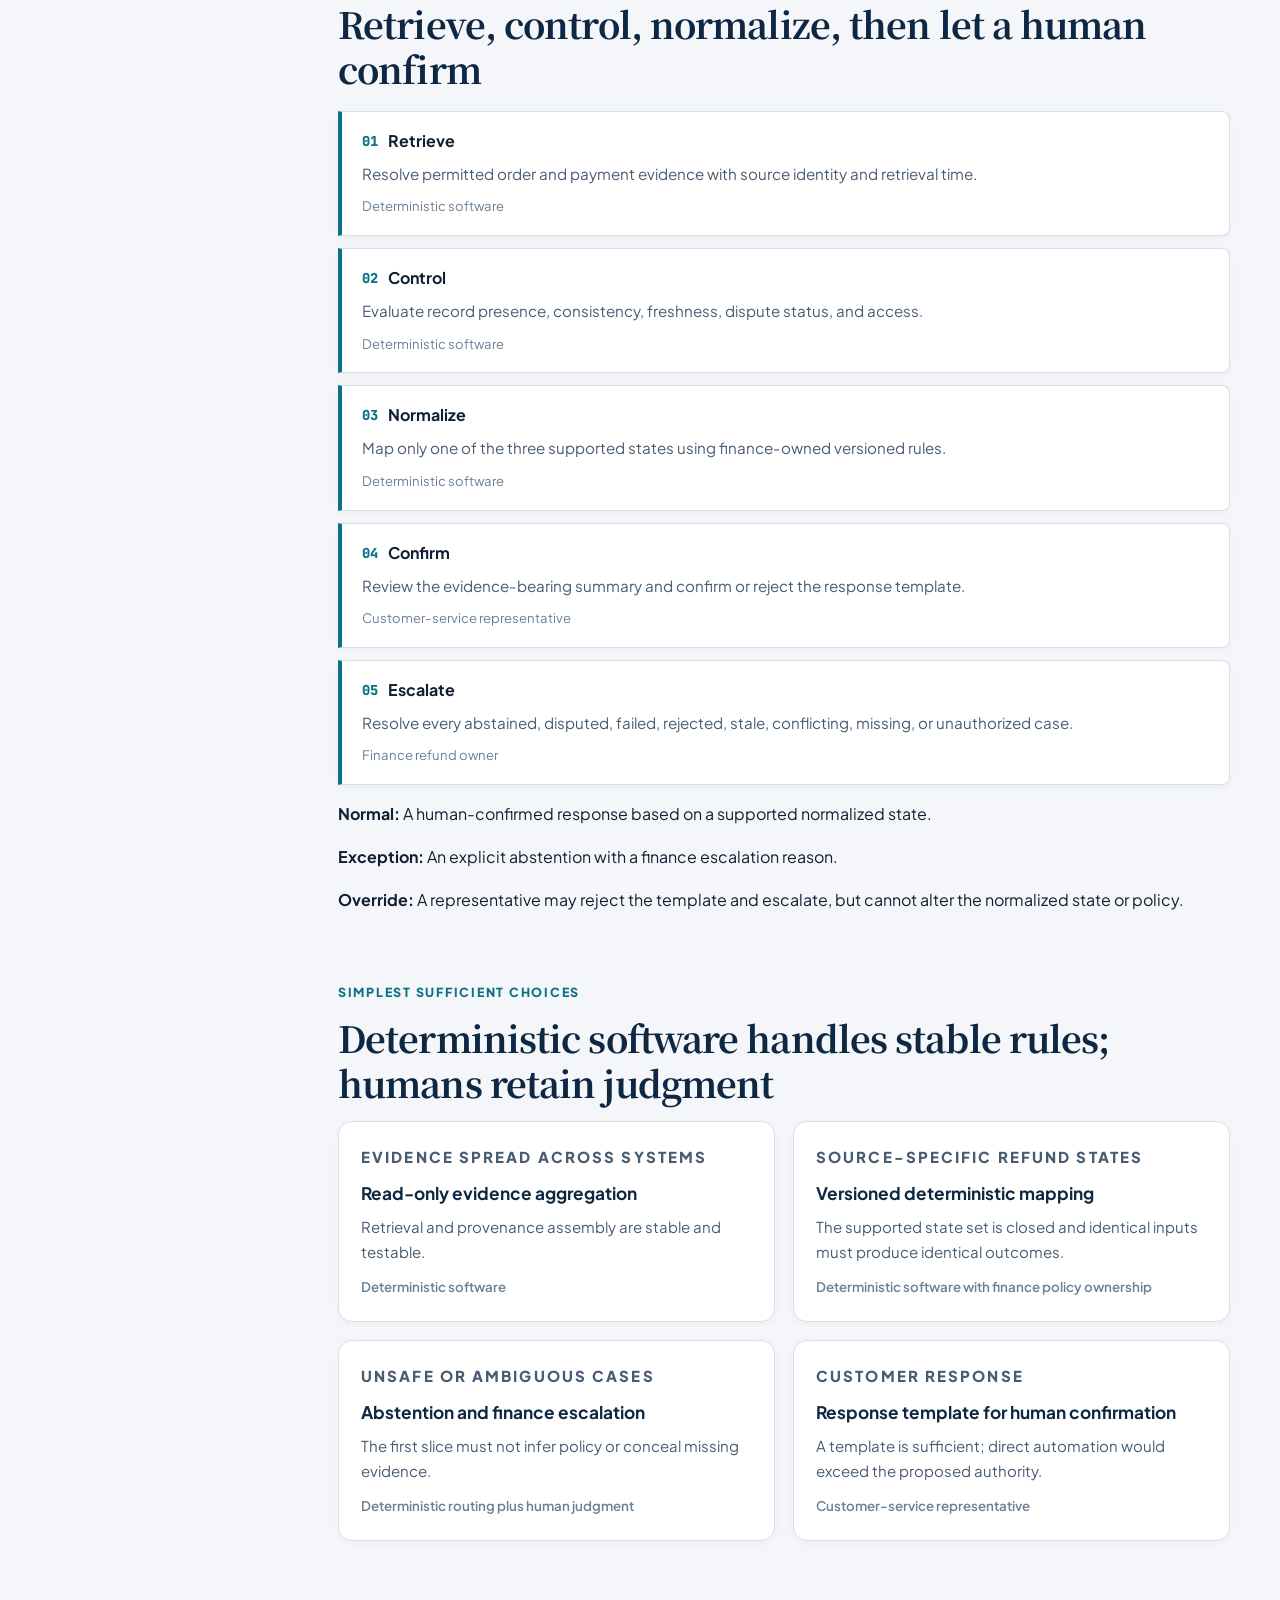
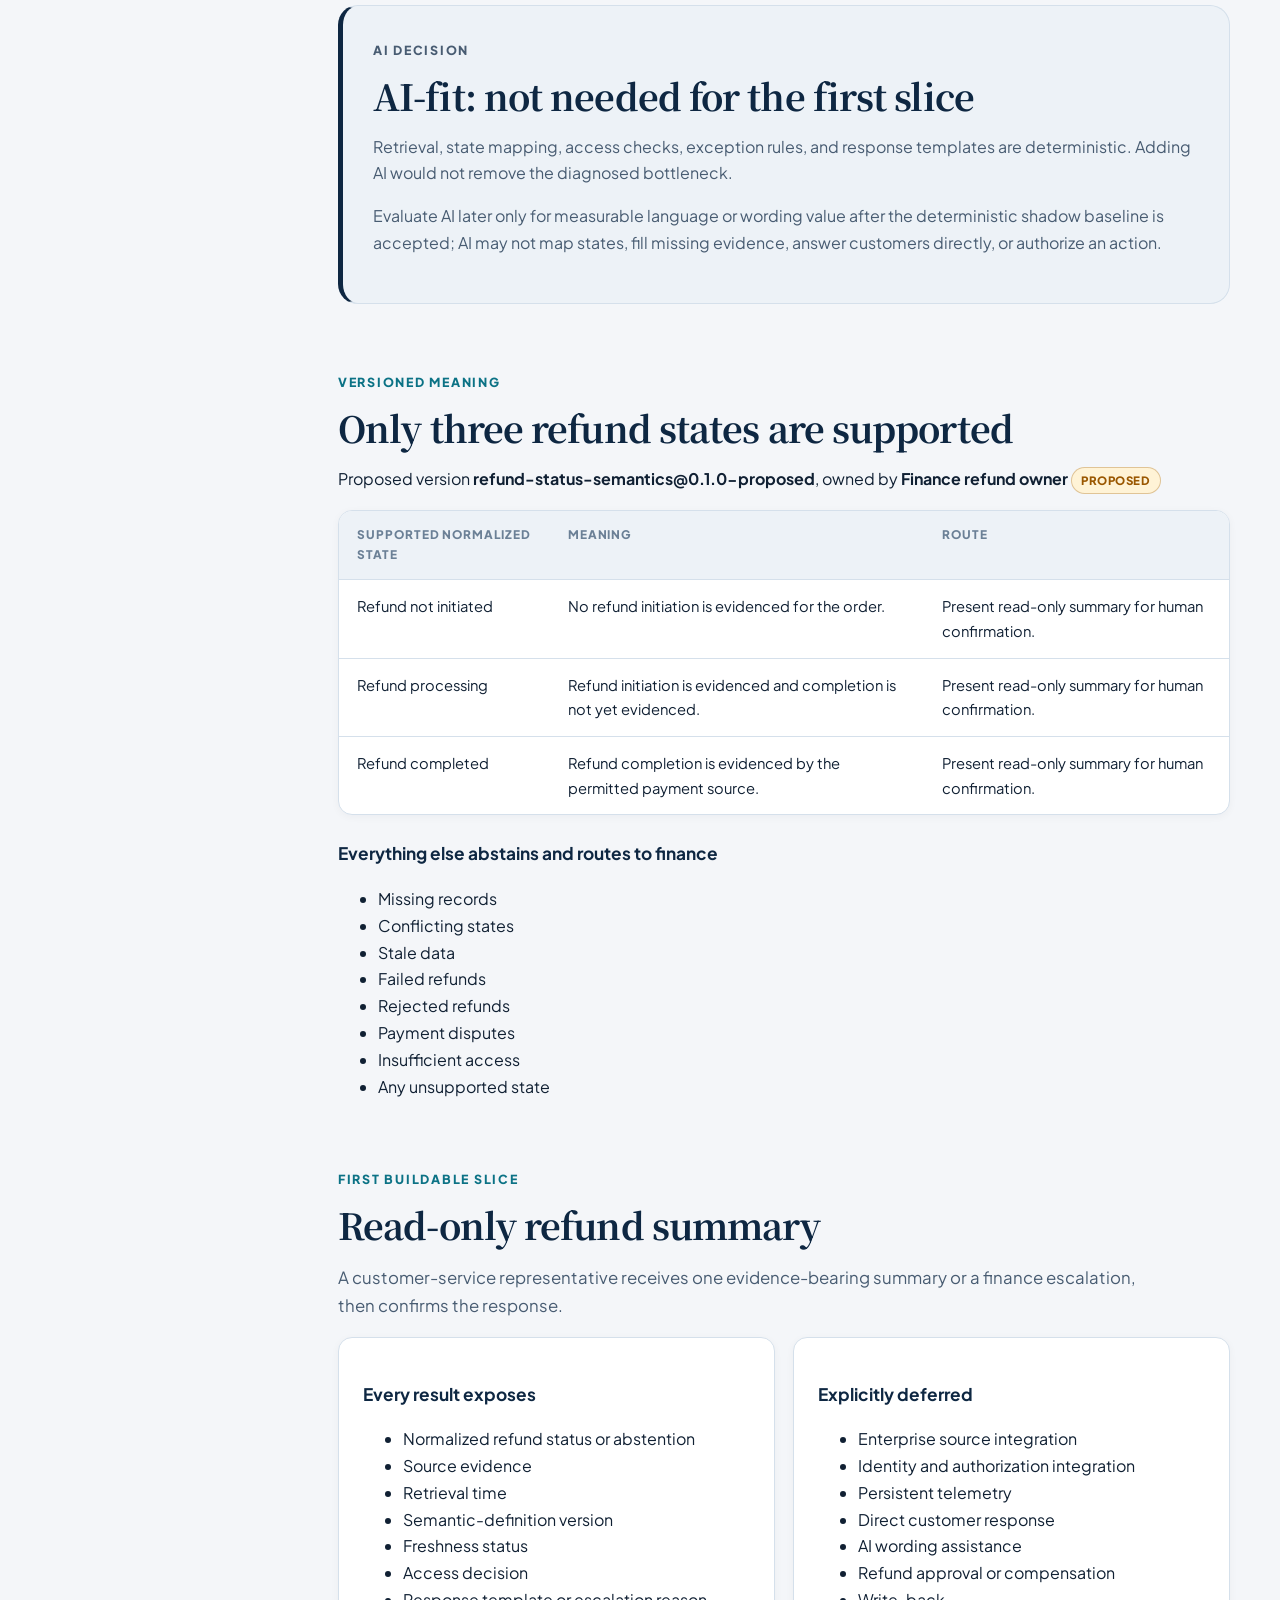
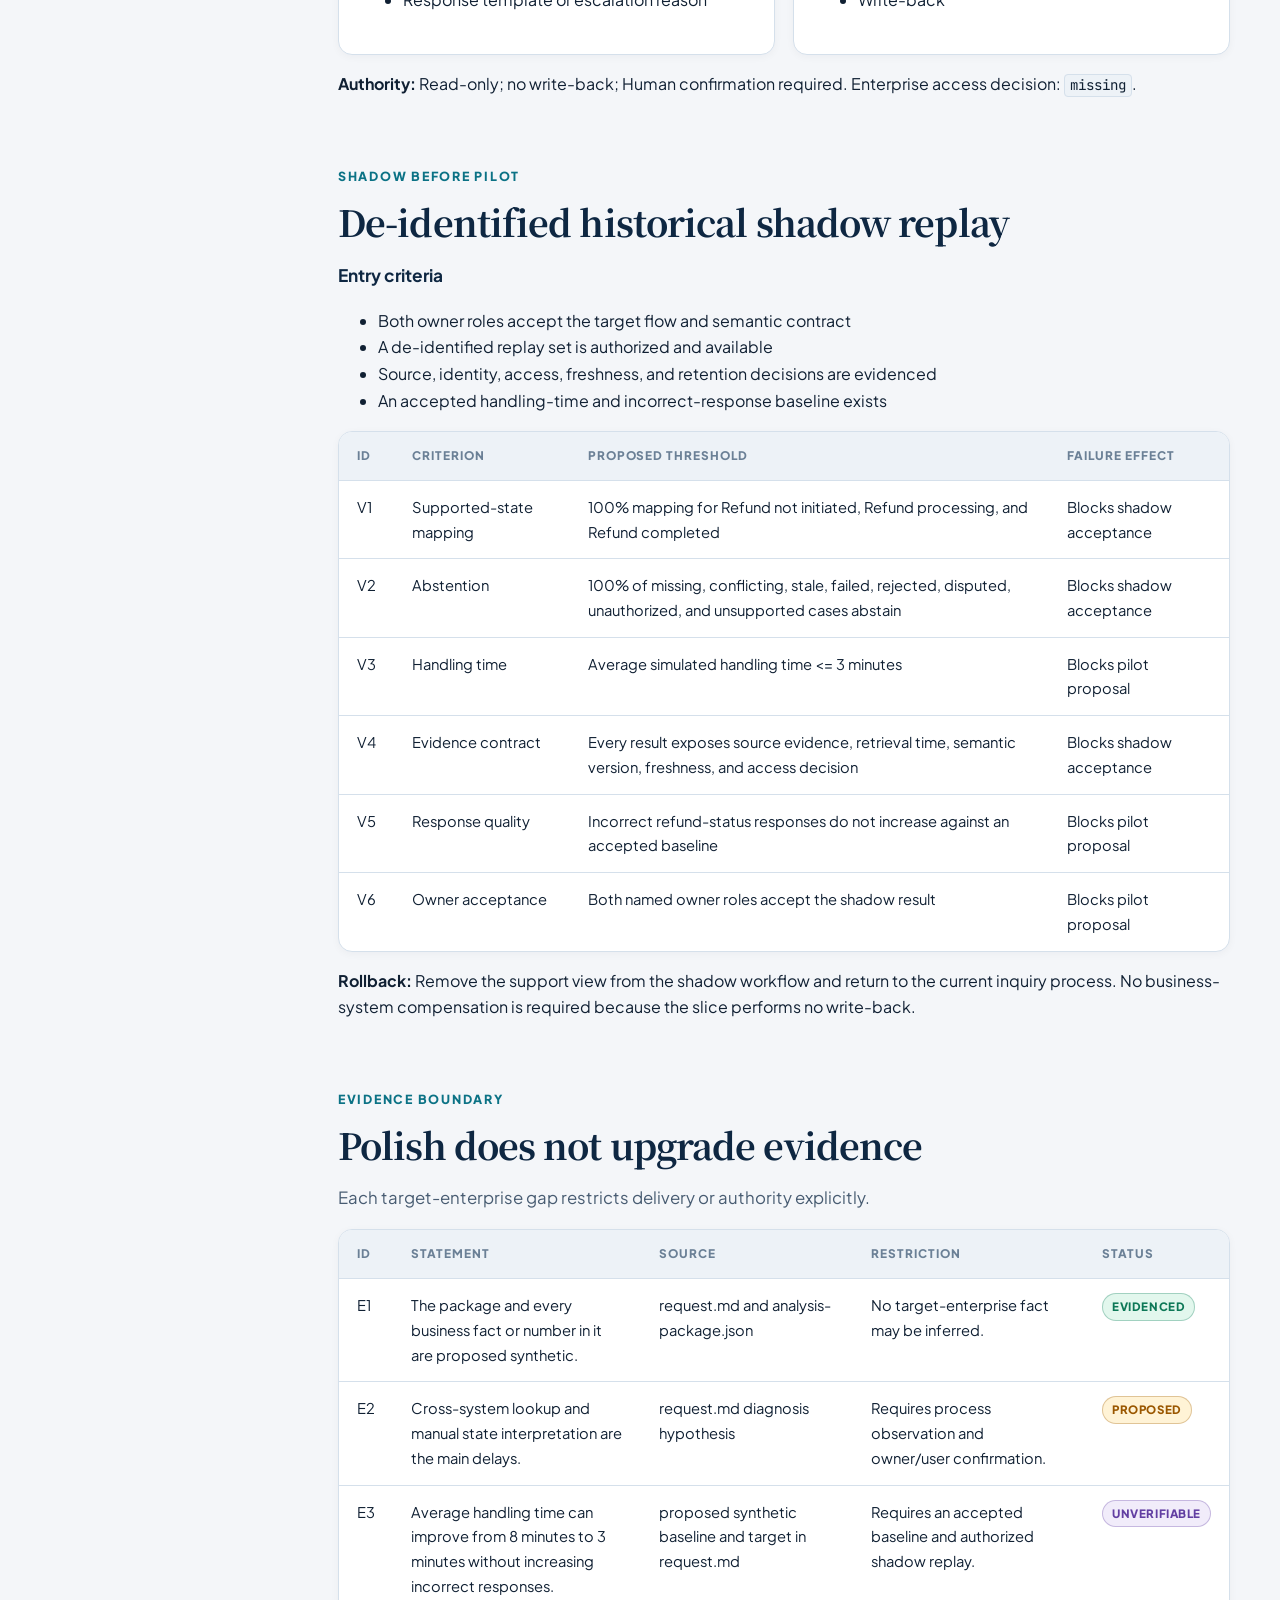
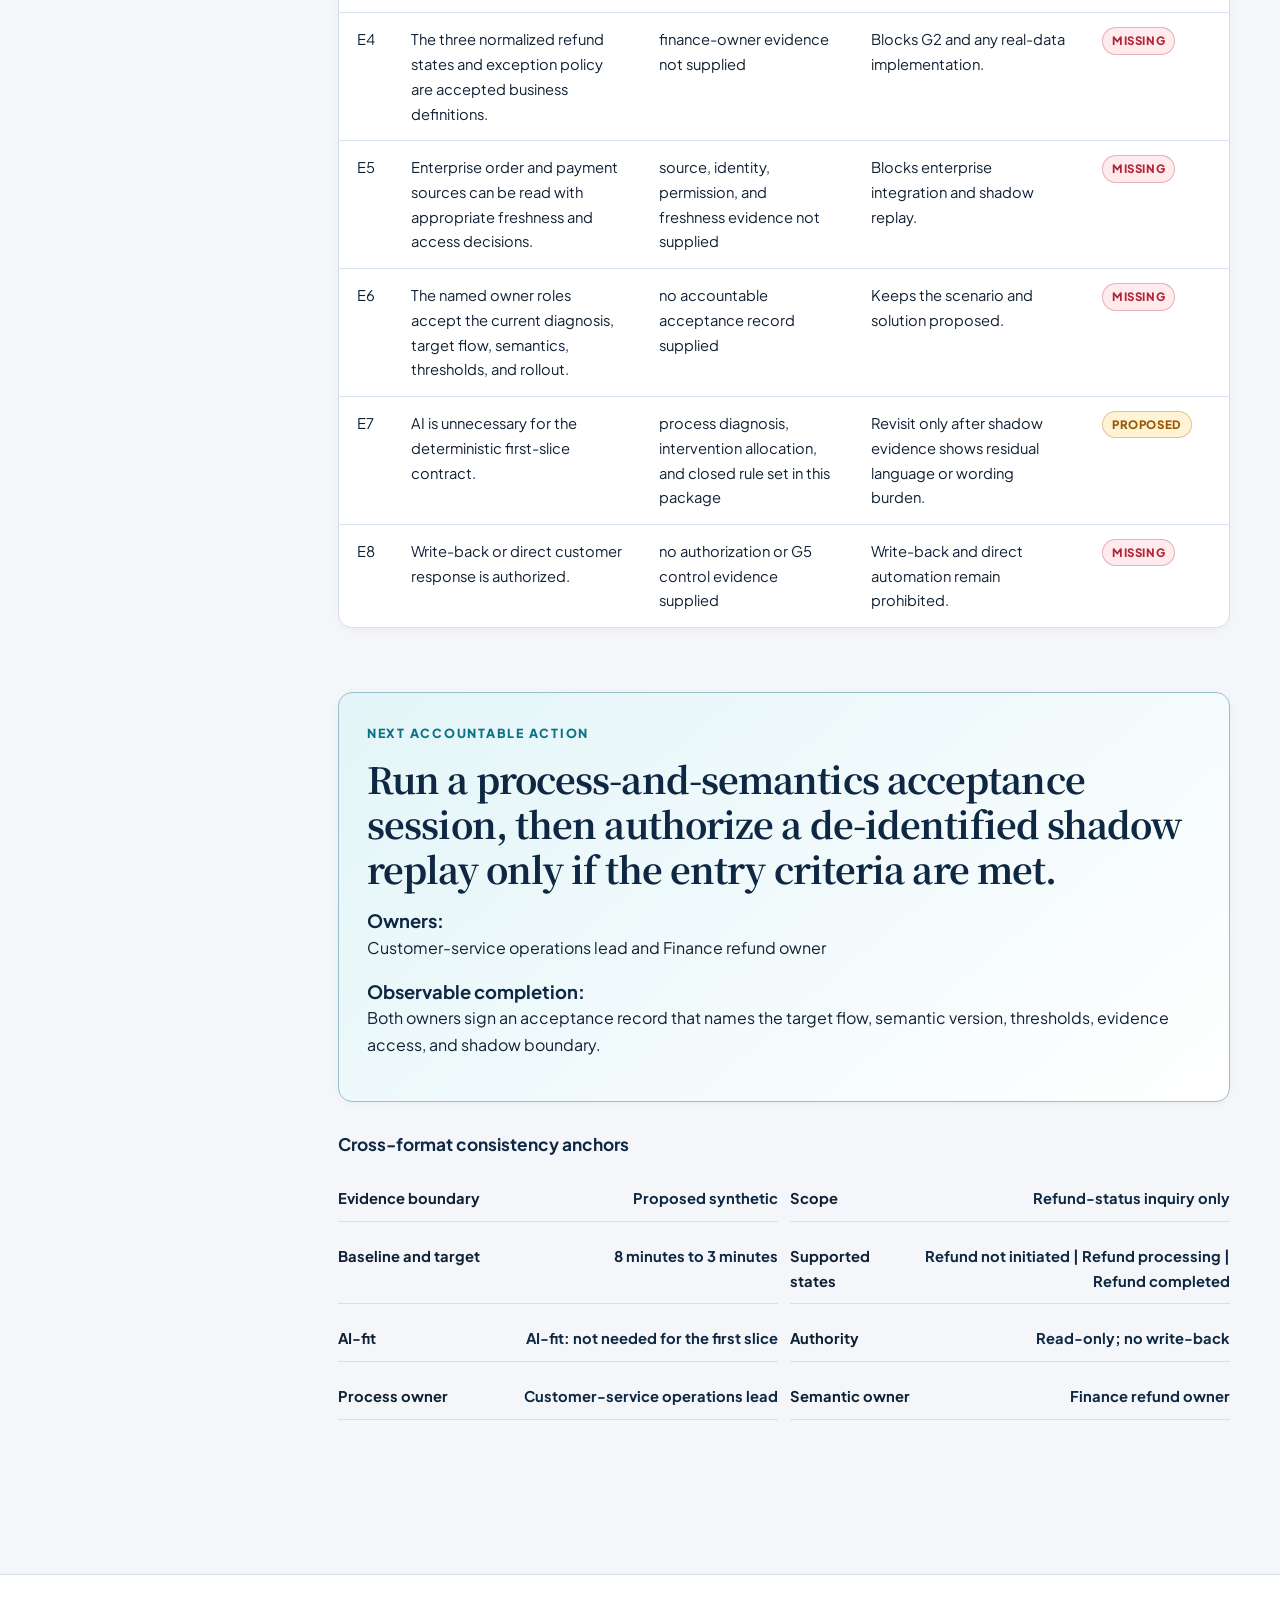
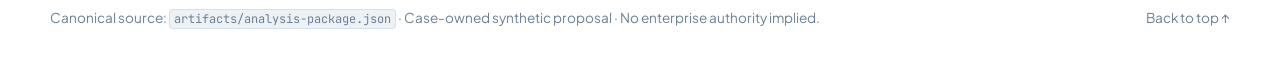
==== commit 24a94fad: "feat(ui): modernize UI/UX across all example HTML pages and presentation decks" ====
--- a/examples/customer-refund-status-delivery-kit/index.html
+++ b/examples/customer-refund-status-delivery-kit/index.html
@@ -5,54 +5,786 @@
   <meta name="viewport" content="width=device-width, initial-scale=1">
   <meta name="description" content="Proposed synthetic FDE operating solution: Customer Refund-Status Inquiry.">
   <title>Customer Refund-Status Inquiry — FDE proposal</title>
+  <link rel="preconnect" href="https://fonts.googleapis.com">
+  <link rel="preconnect" href="https://fonts.gstatic.com" crossorigin>
+  <link href="https://fonts.googleapis.com/css2?family=JetBrains+Mono:wght@400;600;700&family=Noto+Sans+TC:wght@400;500;600;700;800&family=Noto+Serif+TC:wght@500;700;900&family=Plus+Jakarta+Sans:wght@400;500;600;700;800&display=swap" rel="stylesheet">
   <style>
-    :root { color-scheme: light; --page:#f3f5f8; --surface:#fff; --ink:#132238; --muted:#5f6e80; --line:#d9e0e8; --navy:#102a43; --blue:#0b7285; --blue-soft:#e7f5f7; --green:#087f5b; --green-soft:#e7f7f0; --amber:#9a5b00; --amber-soft:#fff4d6; --red:#b4233d; --red-soft:#ffedf1; --purple:#6741a7; --purple-soft:#f0ebfa; --shadow:0 18px 48px rgba(27,43,65,.09); --radius:20px; --sans:Inter,ui-sans-serif,-apple-system,BlinkMacSystemFont,"Segoe UI",Arial,sans-serif; }
-    html[data-theme="dark"] { color-scheme:dark; --page:#08121e; --surface:#0e1d2d; --ink:#eff5fb; --muted:#a8b6c5; --line:#293c51; --navy:#eff5fb; --blue:#62d3e6; --blue-soft:#113846; --green:#66ddb2; --green-soft:#10392f; --amber:#ffd078; --amber-soft:#3b2d10; --red:#ff8ba0; --red-soft:#421b27; --purple:#c0a7ff; --purple-soft:#30264d; --shadow:0 22px 54px rgba(0,0,0,.3); }
-    * { box-sizing:border-box; } html { scroll-behavior:smooth; } body { margin:0; background:var(--page); color:var(--ink); font-family:var(--sans); line-height:1.65; } a { color:var(--blue); } button { font:inherit; }
-    .topbar { position:sticky; top:0; z-index:20; border-bottom:1px solid var(--line); background:color-mix(in srgb,var(--surface) 92%,transparent); backdrop-filter:blur(14px); }
-    .topbar-inner { width:min(1180px,calc(100% - 32px)); min-height:60px; margin:auto; display:flex; align-items:center; justify-content:space-between; gap:20px; }
-    .brand { display:flex; gap:10px; align-items:center; font-weight:800; color:var(--ink); text-decoration:none; } .brand-mark { display:inline-block; width:11px; height:11px; border-radius:50%; background:var(--blue); box-shadow:0 0 0 5px var(--blue-soft); font-size:0; }
-    .actions { display:flex; gap:8px; } .actions button { border:1px solid var(--line); border-radius:10px; background:var(--surface); color:var(--ink); padding:7px 11px; cursor:pointer; }
-    .hero { border-bottom:1px solid var(--line); background:radial-gradient(circle at 85% 15%,color-mix(in srgb,var(--blue) 17%,transparent),transparent 30rem),var(--surface); }
-    .hero-inner { width:min(1180px,calc(100% - 32px)); margin:auto; padding:72px 0 58px; } .eyebrow,.kicker { color:var(--blue); font-size:.76rem; font-weight:850; letter-spacing:.12em; text-transform:uppercase; }
-    h1 { max-width:900px; margin:10px 0 0; color:var(--navy); font-size:clamp(2.5rem,6vw,5.2rem); line-height:1.02; letter-spacing:-.052em; } .lede { max-width:790px; color:var(--muted); font-size:1.2rem; }
-    .notice { max-width:920px; margin-top:26px; border-left:5px solid var(--amber); border-radius:12px; background:var(--amber-soft); color:var(--amber); padding:16px 18px; font-weight:700; }
-    .metric-strip { display:grid; grid-template-columns:repeat(4,minmax(0,1fr)); gap:1px; margin-top:40px; border:1px solid var(--line); border-radius:18px; overflow:hidden; background:var(--line); box-shadow:var(--shadow); } .metric { background:var(--surface); padding:22px; } .metric span { display:block; color:var(--muted); font-size:.76rem; font-weight:800; text-transform:uppercase; letter-spacing:.09em; } .metric strong { display:block; margin-top:7px; color:var(--navy); font-size:1.28rem; line-height:1.25; }
-    .page { width:min(1180px,calc(100% - 32px)); margin:auto; display:grid; grid-template-columns:245px minmax(0,1fr); gap:42px; padding:42px 0 90px; } nav { align-self:start; position:sticky; top:90px; } nav a { display:block; border-left:2px solid var(--line); padding:7px 13px; color:var(--muted); text-decoration:none; font-size:.9rem; } nav a:hover { border-color:var(--blue); color:var(--ink); }
-    main { min-width:0; } section { scroll-margin-top:90px; margin-bottom:62px; } h2 { margin:0 0 18px; color:var(--navy); font-size:clamp(1.65rem,3vw,2.35rem); letter-spacing:-.025em; } h3 { color:var(--navy); } .section-lead { max-width:800px; color:var(--muted); font-size:1.05rem; }
-    .decision { border:1px solid color-mix(in srgb,var(--blue) 28%,var(--line)); border-radius:var(--radius); background:linear-gradient(140deg,var(--blue-soft),var(--surface)); padding:28px; box-shadow:var(--shadow); } .decision strong { display:block; margin-top:12px; font-size:1.2rem; }
-    .flow-grid { display:grid; grid-template-columns:1fr 1fr; gap:18px; } .flow-card { border:1px solid var(--line); border-radius:var(--radius); background:var(--surface); padding:24px; } .flow { list-style:none; margin:22px 0 0; padding:0; } .flow li { display:grid; grid-template-columns:38px 1fr; gap:12px; align-items:start; position:relative; padding:0 0 20px; } .flow li:not(:last-child)::after { content:""; position:absolute; left:14px; top:29px; bottom:3px; width:1px; background:var(--line); } .flow li span { display:grid; place-items:center; width:29px; height:29px; border-radius:50%; background:var(--blue-soft); color:var(--blue); font-size:.72rem; font-weight:850; }
-    .target-flow { list-style:none; margin:22px 0 0; padding:0; display:grid; gap:12px; } .target-flow li { border-left:4px solid var(--blue); border-radius:0 14px 14px 0; background:var(--surface); padding:15px 17px; } .target-flow li div { display:flex; align-items:center; gap:10px; } .target-flow li div span { color:var(--blue); font-weight:850; } .target-flow li p { margin:6px 0; } .target-flow small,.muted { color:var(--muted); }
-    .card-grid { display:grid; grid-template-columns:repeat(2,minmax(0,1fr)); gap:16px; } .diagnosis-card,.card-grid>article,.interventions>article { border:1px solid var(--line); border-radius:16px; background:var(--surface); padding:20px; } .diagnosis-card h3,.card-grid h3,.interventions h3 { margin:10px 0 6px; } .diagnosis-card p,.interventions p { margin:0; }
-    .redesign { list-style:none; padding:0; display:grid; gap:12px; } .redesign li { display:grid; grid-template-columns:42px 1fr; gap:14px; border-bottom:1px solid var(--line); padding:15px 0; } .redesign li>span { color:var(--blue); font-size:1.5rem; font-weight:850; } .redesign p { margin:4px 0; color:var(--muted); }
-    .ai { border-radius:var(--radius); background:var(--navy); color:white; padding:30px; } .ai h2,.ai strong { color:white; } .ai p { max-width:820px; }
-    .badge { display:inline-flex; border-radius:999px; padding:3px 9px; font-size:.72rem; font-weight:850; letter-spacing:.04em; text-transform:uppercase; } .badge.evidenced { background:var(--green-soft); color:var(--green); } .badge.proposed { background:var(--amber-soft); color:var(--amber); } .badge.missing { background:var(--red-soft); color:var(--red); } .badge.unverifiable { background:var(--purple-soft); color:var(--purple); }
-    .table-wrap { overflow-x:auto; border:1px solid var(--line); border-radius:16px; background:var(--surface); } table { width:100%; border-collapse:collapse; font-size:.9rem; } th,td { padding:13px 14px; border-bottom:1px solid var(--line); text-align:left; vertical-align:top; } th { color:var(--muted); font-size:.72rem; letter-spacing:.07em; text-transform:uppercase; } tr:last-child td { border-bottom:0; }
-    .interventions { display:grid; grid-template-columns:repeat(2,minmax(0,1fr)); gap:16px; } .interventions small { display:block; margin-top:14px; color:var(--muted); }
-    .anchor-list { list-style:none; padding:0; display:grid; grid-template-columns:repeat(2,minmax(0,1fr)); gap:10px; } .anchor-list li { display:flex; justify-content:space-between; gap:18px; border-bottom:1px solid var(--line); padding:10px 0; } .anchor-list span { text-align:right; font-weight:750; }
-    footer { border-top:1px solid var(--line); background:var(--surface); } footer>div { width:min(1180px,calc(100% - 32px)); margin:auto; padding:30px 0; color:var(--muted); }
-    @media (max-width:900px) { .page { grid-template-columns:1fr; } nav { display:none; } .metric-strip,.flow-grid,.card-grid,.interventions,.anchor-list { grid-template-columns:1fr 1fr; } }
-    @media (max-width:620px) { .metric-strip,.flow-grid,.card-grid,.interventions,.anchor-list { grid-template-columns:1fr; } h1 { font-size:2.35rem; overflow-wrap:anywhere; } .anchor-list li { display:block; } .anchor-list span { display:block; margin-top:4px; text-align:left; overflow-wrap:anywhere; } .actions button:first-child { display:none; } }
-    @media print { .topbar,nav { display:none!important; } body { background:#fff; } .page { display:block; width:auto; padding:24px 0; } .hero-inner,main,footer>div { width:auto; margin:0 34px; } section { break-inside:avoid; } .ai { background:#102a43!important; print-color-adjust:exact; } }
+    :root {
+      color-scheme: light;
+      --page: #f4f6f9;
+      --surface: #ffffff;
+      --surface-subtle: #edf2f7;
+      --ink: #102033;
+      --ink-soft: #485c72;
+      --muted: #6b8096;
+      --line: #d5e0eb;
+      --line-subtle: #e6edf5;
+      --navy: #0e2742;
+      --blue: #0b7285;
+      --blue-soft: #e3f5f8;
+      --green: #0d7857;
+      --green-soft: #e2f7ed;
+      --amber: #9a5700;
+      --amber-soft: #fff3d6;
+      --red: #b3253b;
+      --red-soft: #ffebee;
+      --purple: #623fa2;
+      --purple-soft: #f1ecfa;
+      --shadow-sm: 0 2px 8px rgba(16,32,51,.04);
+      --shadow-md: 0 14px 34px rgba(16,32,51,.08);
+      --radius-sm: 8px;
+      --radius-md: 14px;
+      --radius-lg: 20px;
+      --sans: "Plus Jakarta Sans", -apple-system, BlinkMacSystemFont, "Segoe UI", sans-serif;
+      --serif: "Noto Serif TC", Georgia, serif;
+      --mono: "JetBrains Mono", ui-monospace, SFMono-Regular, monospace;
+    }
+    html[data-theme="dark"] {
+      color-scheme: dark;
+      --page: #08111d;
+      --surface: #0e1e30;
+      --surface-subtle: #14283f;
+      --ink: #eef5fc;
+      --ink-soft: #a5b9cc;
+      --muted: #7890a8;
+      --line: #22384f;
+      --line-subtle: #182a3c;
+      --navy: #eef5fc;
+      --blue: #62d6eb;
+      --blue-soft: #103848;
+      --green: #63e2b4;
+      --green-soft: #0e3b2e;
+      --amber: #f8c96c;
+      --amber-soft: #3d2d10;
+      --red: #ff8ca3;
+      --red-soft: #431b26;
+      --purple: #c4adff;
+      --purple-soft: #32254f;
+      --shadow-sm: 0 2px 8px rgba(0,0,0,.2);
+      --shadow-md: 0 16px 36px rgba(0,0,0,.35);
+    }
+    * { box-sizing: border-box; }
+    html { scroll-behavior: smooth; }
+    body {
+      margin: 0;
+      background: var(--page);
+      color: var(--ink);
+      font-family: var(--sans);
+      line-height: 1.68;
+      -webkit-font-smoothing: antialiased;
+    }
+    a { color: var(--blue); text-underline-offset: 3px; }
+    button { font: inherit; }
+    code {
+      font-family: var(--mono);
+      font-size: 0.88em;
+      background: var(--surface-subtle);
+      border: 1px solid var(--line);
+      border-radius: 4px;
+      padding: 0.1em 0.35em;
+    }
+    .topbar {
+      position: sticky;
+      top: 0;
+      z-index: 30;
+      border-bottom: 1px solid var(--line);
+      background: color-mix(in srgb, var(--surface) 92%, transparent);
+      backdrop-filter: blur(14px);
+    }
+    .topbar-inner {
+      width: min(1180px, calc(100% - 36px));
+      min-height: 64px;
+      margin: auto;
+      display: flex;
+      align-items: center;
+      justify-content: space-between;
+      gap: 16px;
+    }
+    .brand-wrap {
+      display: flex;
+      align-items: center;
+      gap: 12px;
+    }
+    .back-btn {
+      display: inline-flex;
+      align-items: center;
+      gap: 6px;
+      padding: 6px 12px;
+      border-radius: var(--radius-sm);
+      background: var(--surface-subtle);
+      border: 1px solid var(--line);
+      color: var(--ink-soft);
+      font-size: 0.84rem;
+      font-weight: 700;
+      text-decoration: none;
+      transition: all 0.15s ease;
+    }
+    .back-btn:hover {
+      background: var(--blue-soft);
+      color: var(--blue);
+      border-color: var(--blue);
+    }
+    .brand {
+      display: flex;
+      gap: 8px;
+      align-items: center;
+      font-weight: 800;
+      font-size: 0.86rem;
+      color: var(--ink);
+      text-decoration: none;
+      letter-spacing: 0.08em;
+      text-transform: uppercase;
+    }
+    .brand-mark {
+      display: inline-block;
+      width: 10px;
+      height: 10px;
+      border-radius: 50%;
+      background: var(--blue);
+      box-shadow: 0 0 0 4px var(--blue-soft);
+    }
+    .actions { display: flex; gap: 8px; align-items: center; }
+    .actions button {
+      border: 1px solid var(--line);
+      border-radius: 999px;
+      background: var(--surface);
+      color: var(--ink);
+      padding: 7px 14px;
+      font-size: 0.84rem;
+      font-weight: 600;
+      cursor: pointer;
+      display: inline-flex;
+      align-items: center;
+      gap: 6px;
+      transition: all 0.15s ease;
+    }
+    .actions button:hover {
+      border-color: var(--blue);
+      color: var(--blue);
+    }
+    .hero {
+      border-bottom: 1px solid var(--line);
+      background: radial-gradient(circle at 85% 15%, color-mix(in srgb, var(--blue) 15%, transparent), transparent 30rem), var(--surface);
+    }
+    .hero-inner {
+      width: min(1180px, calc(100% - 36px));
+      margin: auto;
+      padding: 68px 0 54px;
+    }
+    .eyebrow, .kicker {
+      color: var(--blue);
+      font-size: 0.78rem;
+      font-weight: 800;
+      letter-spacing: 0.14em;
+      text-transform: uppercase;
+      margin: 0 0 12px;
+      display: inline-block;
+    }
+    h1 {
+      max-width: 920px;
+      margin: 8px 0 18px;
+      color: var(--navy);
+      font-family: var(--serif);
+      font-size: clamp(2.4rem, 5.5vw, 4.2rem);
+      line-height: 1.12;
+      letter-spacing: -0.035em;
+      font-weight: 700;
+    }
+    .lede {
+      max-width: 820px;
+      color: var(--ink-soft);
+      font-size: clamp(1.05rem, 1.8vw, 1.22rem);
+      line-height: 1.7;
+      margin: 0;
+    }
+    .notice {
+      max-width: 920px;
+      margin-top: 24px;
+      border-left: 4px solid var(--amber);
+      border-radius: var(--radius-sm);
+      background: var(--amber-soft);
+      color: var(--amber);
+      padding: 14px 18px;
+      font-weight: 700;
+      font-size: 0.92rem;
+    }
+    .metric-strip {
+      display: grid;
+      grid-template-columns: repeat(4, minmax(0, 1fr));
+      gap: 1px;
+      margin-top: 36px;
+      border: 1px solid var(--line);
+      border-radius: var(--radius-md);
+      overflow: hidden;
+      background: var(--line);
+      box-shadow: var(--shadow-sm);
+    }
+    .metric {
+      background: var(--surface);
+      padding: 20px 22px;
+      display: flex;
+      flex-direction: column;
+      justify-content: center;
+    }
+    .metric span {
+      display: block;
+      color: var(--muted);
+      font-size: 0.74rem;
+      font-weight: 800;
+      text-transform: uppercase;
+      letter-spacing: 0.08em;
+      margin-bottom: 6px;
+    }
+    .metric strong {
+      display: block;
+      color: var(--navy);
+      font-size: 1.15rem;
+      line-height: 1.35;
+    }
+    .page {
+      width: min(1180px, calc(100% - 36px));
+      margin: auto;
+      display: grid;
+      grid-template-columns: 240px minmax(0, 1fr);
+      gap: 48px;
+      padding: 48px 0 90px;
+    }
+    nav {
+      align-self: start;
+      position: sticky;
+      top: 88px;
+    }
+    nav a {
+      display: block;
+      border-left: 2px solid var(--line);
+      padding: 8px 14px;
+      color: var(--ink-soft);
+      text-decoration: none;
+      font-size: 0.9rem;
+      font-weight: 600;
+      transition: all 0.15s ease;
+    }
+    nav a:hover {
+      border-color: var(--blue);
+      color: var(--blue);
+      transform: translateX(3px);
+    }
+    main { min-width: 0; }
+    section { scroll-margin-top: 88px; margin-bottom: 64px; }
+    h2 {
+      margin: 0 0 16px;
+      color: var(--navy);
+      font-family: var(--serif);
+      font-size: clamp(1.6rem, 3vw, 2.25rem);
+      letter-spacing: -0.025em;
+      line-height: 1.25;
+      font-weight: 700;
+    }
+    h3 { color: var(--navy); font-size: 1.08rem; font-weight: 700; }
+    .section-lead { max-width: 820px; color: var(--ink-soft); font-size: 1.05rem; line-height: 1.7; }
+    .decision {
+      border: 1px solid color-mix(in srgb, var(--blue) 30%, var(--line));
+      border-radius: var(--radius-md);
+      background: linear-gradient(140deg, var(--blue-soft), var(--surface));
+      padding: 26px 28px;
+      box-shadow: var(--shadow-sm);
+    }
+    .decision strong { display: block; margin-top: 12px; font-size: 1.15rem; color: var(--navy); line-height: 1.5; }
+    .flow-grid { display: grid; grid-template-columns: 1fr 1fr; gap: 18px; }
+    .flow-card {
+      border: 1px solid var(--line);
+      border-radius: var(--radius-md);
+      background: var(--surface);
+      padding: 24px;
+      box-shadow: var(--shadow-sm);
+    }
+    .flow { list-style: none; margin: 20px 0 0; padding: 0; }
+    .flow li {
+      display: grid;
+      grid-template-columns: 36px 1fr;
+      gap: 12px;
+      align-items: start;
+      position: relative;
+      padding: 0 0 18px;
+      color: var(--ink-soft);
+      font-size: 0.95rem;
+    }
+    .flow li:not(:last-child)::after {
+      content: "";
+      position: absolute;
+      left: 14px;
+      top: 28px;
+      bottom: 2px;
+      width: 1px;
+      background: var(--line);
+    }
+    .flow li span {
+      display: grid;
+      place-items: center;
+      width: 28px;
+      height: 28px;
+      border-radius: 50%;
+      background: var(--blue-soft);
+      color: var(--blue);
+      font-family: var(--mono);
+      font-size: 0.74rem;
+      font-weight: 800;
+    }
+    .target-flow { list-style: none; margin: 20px 0 0; padding: 0; display: grid; gap: 12px; }
+    .target-flow li {
+      border-left: 4px solid var(--blue);
+      border-radius: 0 var(--radius-sm) var(--radius-sm) 0;
+      background: var(--surface);
+      border: 1px solid var(--line);
+      border-left-width: 4px;
+      border-left-color: var(--blue);
+      padding: 16px 20px;
+      box-shadow: var(--shadow-sm);
+    }
+    .target-flow li div { display: flex; align-items: center; gap: 10px; }
+    .target-flow li div span { color: var(--blue); font-family: var(--mono); font-weight: 800; font-size: 0.86rem; }
+    .target-flow li p { margin: 6px 0; color: var(--ink-soft); font-size: 0.95rem; }
+    .target-flow small, .muted { color: var(--muted); font-size: 0.82rem; }
+    .card-grid { display: grid; grid-template-columns: repeat(2, minmax(0, 1fr)); gap: 18px; }
+    .diagnosis-card, .card-grid > article, .interventions > article {
+      border: 1px solid var(--line);
+      border-radius: var(--radius-md);
+      background: var(--surface);
+      padding: 22px;
+      box-shadow: var(--shadow-sm);
+      transition: transform 0.15s ease, box-shadow 0.15s ease;
+    }
+    .diagnosis-card:hover, .card-grid > article:hover, .interventions > article:hover {
+      transform: translateY(-2px);
+      box-shadow: var(--shadow-md);
+    }
+    .diagnosis-card h3, .card-grid h3, .interventions h3 { margin: 8px 0 6px; }
+    .diagnosis-card p, .interventions p { margin: 0; color: var(--ink-soft); font-size: 0.94rem; }
+    .redesign { list-style: none; padding: 0; display: grid; gap: 12px; }
+    .redesign li {
+      display: grid;
+      grid-template-columns: 40px 1fr;
+      gap: 14px;
+      border-bottom: 1px solid var(--line);
+      padding: 16px 0;
+    }
+    .redesign li > span { color: var(--blue); font-family: var(--serif); font-size: 1.5rem; font-weight: 800; }
+    .redesign p { margin: 4px 0 0; color: var(--ink-soft); font-size: 0.94rem; }
+    .ai {
+      border-radius: var(--radius-lg);
+      background: var(--surface-subtle);
+      border: 1px solid var(--line);
+      border-left: 5px solid var(--navy);
+      padding: 30px;
+    }
+    .ai h2 { color: var(--navy); }
+    .ai p { max-width: 820px; color: var(--ink-soft); }
+    .badge {
+      display: inline-flex;
+      border-radius: 999px;
+      padding: 3px 9px;
+      font-size: 0.72rem;
+      font-weight: 800;
+      letter-spacing: 0.05em;
+      text-transform: uppercase;
+    }
+    .badge.evidenced { background: var(--green-soft); color: var(--green); border: 1px solid color-mix(in srgb, var(--green) 30%, transparent); }
+    .badge.proposed { background: var(--amber-soft); color: var(--amber); border: 1px solid color-mix(in srgb, var(--amber) 30%, transparent); }
+    .badge.missing { background: var(--red-soft); color: var(--red); border: 1px solid color-mix(in srgb, var(--red) 30%, transparent); }
+    .badge.unverifiable { background: var(--purple-soft); color: var(--purple); border: 1px solid color-mix(in srgb, var(--purple) 30%, transparent); }
+    .table-wrap { overflow-x: auto; border: 1px solid var(--line); border-radius: var(--radius-md); background: var(--surface); box-shadow: var(--shadow-sm); }
+    table { width: 100%; border-collapse: collapse; font-size: 0.92rem; }
+    th, td { padding: 14px 18px; border-bottom: 1px solid var(--line); text-align: left; vertical-align: top; }
+    th { color: var(--muted); font-size: 0.74rem; font-weight: 800; letter-spacing: 0.08em; text-transform: uppercase; background: var(--surface-subtle); }
+    tr:last-child td { border-bottom: 0; }
+    .interventions { display: grid; grid-template-columns: repeat(2, minmax(0, 1fr)); gap: 18px; }
+    .interventions small { display: block; margin-top: 12px; color: var(--muted); font-weight: 600; }
+    .anchor-list { list-style: none; padding: 0; display: grid; grid-template-columns: repeat(2, minmax(0, 1fr)); gap: 12px; }
+    .anchor-list li { display: flex; justify-content: space-between; gap: 18px; border-bottom: 1px solid var(--line); padding: 10px 0; font-size: 0.92rem; }
+    .anchor-list span { text-align: right; font-weight: 700; color: var(--navy); }
+    footer { border-top: 1px solid var(--line); background: var(--surface); }
+    footer > div {
+      width: min(1180px, calc(100% - 36px));
+      margin: auto;
+      padding: 32px 0;
+      color: var(--muted);
+      font-size: 0.85rem;
+      display: flex;
+      justify-content: space-between;
+      align-items: center;
+    }
+    @media (max-width: 900px) {
+      .page { grid-template-columns: 1fr; }
+      nav { display: none; }
+      .metric-strip, .flow-grid, .card-grid, .interventions, .anchor-list { grid-template-columns: 1fr 1fr; }
+    }
+    @media (max-width: 620px) {
+      .metric-strip, .flow-grid, .card-grid, .interventions, .anchor-list { grid-template-columns: 1fr; }
+      h1 { font-size: 2.2rem; }
+      .anchor-list li { display: block; }
+      .anchor-list span { display: block; margin-top: 4px; text-align: left; }
+      .actions button:first-child { display: none; }
+      footer > div { flex-direction: column; gap: 12px; text-align: center; }
+    }
+    @media print {
+      .topbar, nav { display: none!important; }
+      body { background: #fff; }
+      .page { display: block; width: auto; padding: 24px 0; }
+      .hero-inner, main, footer > div { width: auto; margin: 0 34px; }
+      section { break-inside: avoid; }
+    }
   </style>
 </head>
 <body>
-  <header class="topbar"><div class="topbar-inner"><a class="brand" href="#top"><span class="brand-mark" aria-hidden="true">brand</span>FDE proposal delivery kit</a><div class="actions"><button type="button" onclick="window.print()">Print</button><button id="theme" type="button" aria-label="Toggle color theme">Dark theme</button></div></div></header>
-  <section class="hero" id="top"><div class="hero-inner"><p class="eyebrow">Decision brief · Proposed synthetic</p><h1>Customer Refund-Status Inquiry</h1><p class="lede">A proposed read-only operating solution for faster, safer customer-service responses</p><div class="notice">This package validates an FDE analysis-to-proposal delivery flow. It does not establish target-enterprise facts, permissions, integrations, acceptance, or value.</div><div class="metric-strip"><div class="metric"><span>Scope</span><strong>Refund-status inquiry only</strong></div><div class="metric"><span>Handling-time hypothesis</span><strong>8 minutes to 3 minutes</strong></div><div class="metric"><span>AI-fit</span><strong>Not needed</strong></div><div class="metric"><span>Authority</span><strong>Read-only; no write-back</strong></div></div></div></section>
-  <div class="page"><nav aria-label="Proposal sections"><p class="kicker">Contents</p><a href="#decision">Decision</a><a href="#diagnosis">Diagnosis</a><a href="#redesign">Redesign</a><a href="#target">Target flow</a><a href="#intervention">Interventions</a><a href="#semantics">Semantics</a><a href="#slice">First slice</a><a href="#validation">Validation</a><a href="#ledger">Evidence ledger</a><a href="#next">Next action</a></nav><main>
-    <section id="decision"><div class="decision"><p class="kicker">Decision requested</p><h2>Decide whether to authorize a de-identified, read-only shadow replay of the deterministic first slice.</h2><strong>Standardize evidence and refund-state interpretation before adding technology; a deterministic read-only summary is sufficient for the first slice, so AI is not needed.</strong></div></section>
-    <section id="diagnosis"><p class="kicker">Current process</p><h2>The delay is likely in evidence assembly and state interpretation</h2><p class="section-lead">These are proposed synthetic hypotheses, not observations of enterprise work.</p><div class="flow-grid"><article class="flow-card"><h3>Normal path</h3><ol class="flow"><li><span>01</span>Receive inquiry</li><li><span>02</span>Find order</li><li><span>03</span>Open payment system</li><li><span>04</span>Inspect refund state</li><li><span>05</span>Compose response</li><li><span>06</span>Confirm response with customer</li></ol></article><article class="flow-card"><h3>Exception path</h3><ol class="flow"><li><span>01</span>Representative detects an unclear, missing, or unsafe state</li><li><span>02</span>Representative gathers context again</li><li><span>03</span>Representative escalates to finance</li><li><span>04</span>Finance interprets the exception</li><li><span>05</span>Representative resumes response handling</li></ol></article></div><div class="card-grid" style="margin-top:18px"><article class="diagnosis-card"><div><span class="badge proposed">proposed</span></div><h3>Cross-system lookup</h3><p>The representative switches context and reconstructs evidence before answering.</p></article><article class="diagnosis-card"><div><span class="badge proposed">proposed</span></div><h3>Manual state interpretation</h3><p>Source-specific refund states must be translated into customer-safe language during every inquiry.</p></article><article class="diagnosis-card"><div><span class="badge proposed">proposed</span></div><h3>Exceptions are discovered late</h3><p>Missing, conflicting, stale, prohibited, or unauthorized cases consume handling time before escalation.</p></article><article class="diagnosis-card"><div><span class="badge proposed">proposed</span></div><h3>Prose composition is not the primary delay</h3><p>Automating language first would leave the evidence and semantic bottlenecks intact.</p></article></div></section>
-    <section id="redesign"><p class="kicker">Before technology</p><h2>Remove repeated work and standardize the control boundary</h2><ol class="redesign"><li><span>1</span><div><strong>Eliminate repeated lookup</strong><p>Assemble one permitted read-only evidence bundle before the representative interprets status.</p></div></li><li><span>2</span><div><strong>Standardize meaning</strong><p>Publish one finance-owned semantic version for the three supported normalized states.</p></div></li><li><span>3</span><div><strong>Move controls forward</strong><p>Check record presence, consistency, freshness, dispute status, and access before presenting a status.</p></div></li><li><span>4</span><div><strong>Clarify ownership</strong><p>Customer service owns the normal inquiry; finance owns every unsupported or unsafe state.</p></div></li><li><span>5</span><div><strong>Keep judgment human</strong><p>The representative confirms the response; the view never answers the customer directly.</p></div></li></ol><div class="card-grid"><article><h3>Customer-service operations lead</h3><span class="badge proposed">proposed</span><ul><li>Own the inquiry-handling process</li><li>Accept or reject the target workflow</li><li>Own handling-time and response-quality acceptance</li></ul><p class="muted">Enterprise contact: missing</p></article><article><h3>Finance refund owner</h3><span class="badge proposed">proposed</span><ul><li>Own refund-status semantics</li><li>Own unsupported-state and exception policy</li><li>Accept or reject normalized mappings and escalation behavior</li></ul><p class="muted">Enterprise contact: missing</p></article></div></section>
-    <section id="target"><p class="kicker">Technology-neutral target</p><h2>Retrieve, control, normalize, then let a human confirm</h2><ol class="target-flow"><li><div><span>01</span><strong>Retrieve</strong></div><p>Resolve permitted order and payment evidence with source identity and retrieval time.</p><small>Deterministic software</small></li><li><div><span>02</span><strong>Control</strong></div><p>Evaluate record presence, consistency, freshness, dispute status, and access.</p><small>Deterministic software</small></li><li><div><span>03</span><strong>Normalize</strong></div><p>Map only one of the three supported states using finance-owned versioned rules.</p><small>Deterministic software</small></li><li><div><span>04</span><strong>Confirm</strong></div><p>Review the evidence-bearing summary and confirm or reject the response template.</p><small>Customer-service representative</small></li><li><div><span>05</span><strong>Escalate</strong></div><p>Resolve every abstained, disputed, failed, rejected, stale, conflicting, missing, or unauthorized case.</p><small>Finance refund owner</small></li></ol><p><strong>Normal:</strong> A human-confirmed response based on a supported normalized state.</p><p><strong>Exception:</strong> An explicit abstention with a finance escalation reason.</p><p><strong>Override:</strong> A representative may reject the template and escalate, but cannot alter the normalized state or policy.</p></section>
-    <section id="intervention"><p class="kicker">Simplest sufficient choices</p><h2>Deterministic software handles stable rules; humans retain judgment</h2><div class="interventions"><article><p class="kicker">Evidence spread across systems</p><h3>Read-only evidence aggregation</h3><p>Retrieval and provenance assembly are stable and testable.</p><small>Deterministic software</small></article><article><p class="kicker">Source-specific refund states</p><h3>Versioned deterministic mapping</h3><p>The supported state set is closed and identical inputs must produce identical outcomes.</p><small>Deterministic software with finance policy ownership</small></article><article><p class="kicker">Unsafe or ambiguous cases</p><h3>Abstention and finance escalation</h3><p>The first slice must not infer policy or conceal missing evidence.</p><small>Deterministic routing plus human judgment</small></article><article><p class="kicker">Customer response</p><h3>Response template for human confirmation</h3><p>A template is sufficient; direct automation would exceed the proposed authority.</p><small>Customer-service representative</small></article></div></section>
-    <section class="ai"><p class="kicker">AI decision</p><h2>AI-fit: not needed for the first slice</h2><p>Retrieval, state mapping, access checks, exception rules, and response templates are deterministic. Adding AI would not remove the diagnosed bottleneck.</p><p>Evaluate AI later only for measurable language or wording value after the deterministic shadow baseline is accepted; AI may not map states, fill missing evidence, answer customers directly, or authorize an action.</p></section>
-    <section id="semantics"><p class="kicker">Versioned meaning</p><h2>Only three refund states are supported</h2><p>Proposed version <strong>refund-status-semantics@0.1.0-proposed</strong>, owned by <strong>Finance refund owner</strong> <span class="badge proposed">proposed</span></p><div class="table-wrap"><table><thead><tr><th scope="col">Supported normalized state</th><th scope="col">Meaning</th><th scope="col">Route</th></tr></thead><tbody><tr><td>Refund not initiated</td><td>No refund initiation is evidenced for the order.</td><td>Present read-only summary for human confirmation.</td></tr><tr><td>Refund processing</td><td>Refund initiation is evidenced and completion is not yet evidenced.</td><td>Present read-only summary for human confirmation.</td></tr><tr><td>Refund completed</td><td>Refund completion is evidenced by the permitted payment source.</td><td>Present read-only summary for human confirmation.</td></tr></tbody></table></div><h3>Everything else abstains and routes to finance</h3><ul><li>Missing records</li><li>Conflicting states</li><li>Stale data</li><li>Failed refunds</li><li>Rejected refunds</li><li>Payment disputes</li><li>Insufficient access</li><li>Any unsupported state</li></ul></section>
-    <section id="slice"><p class="kicker">First buildable slice</p><h2>Read-only refund summary</h2><p class="section-lead">A customer-service representative receives one evidence-bearing summary or a finance escalation, then confirms the response.</p><div class="flow-grid"><article class="flow-card"><h3>Every result exposes</h3><ul><li>Normalized refund status or abstention</li><li>Source evidence</li><li>Retrieval time</li><li>Semantic-definition version</li><li>Freshness status</li><li>Access decision</li><li>Response template or escalation reason</li></ul></article><article class="flow-card"><h3>Explicitly deferred</h3><ul><li>Enterprise source integration</li><li>Identity and authorization integration</li><li>Persistent telemetry</li><li>Direct customer response</li><li>AI wording assistance</li><li>Refund approval or compensation</li><li>Write-back</li></ul></article></div><p><strong>Authority:</strong> Read-only; no write-back; Human confirmation required. Enterprise access decision: <code>missing</code>.</p></section>
-    <section id="validation"><p class="kicker">Shadow before pilot</p><h2>De-identified historical shadow replay</h2><h3>Entry criteria</h3><ul><li>Both owner roles accept the target flow and semantic contract</li><li>A de-identified replay set is authorized and available</li><li>Source, identity, access, freshness, and retention decisions are evidenced</li><li>An accepted handling-time and incorrect-response baseline exists</li></ul><div class="table-wrap"><table><thead><tr><th scope="col">ID</th><th scope="col">Criterion</th><th scope="col">Proposed threshold</th><th scope="col">Failure effect</th></tr></thead><tbody><tr><td>V1</td><td>Supported-state mapping</td><td>100% mapping for Refund not initiated, Refund processing, and Refund completed</td><td>Blocks shadow acceptance</td></tr><tr><td>V2</td><td>Abstention</td><td>100% of missing, conflicting, stale, failed, rejected, disputed, unauthorized, and unsupported cases abstain</td><td>Blocks shadow acceptance</td></tr><tr><td>V3</td><td>Handling time</td><td>Average simulated handling time &lt;= 3 minutes</td><td>Blocks pilot proposal</td></tr><tr><td>V4</td><td>Evidence contract</td><td>Every result exposes source evidence, retrieval time, semantic version, freshness, and access decision</td><td>Blocks shadow acceptance</td></tr><tr><td>V5</td><td>Response quality</td><td>Incorrect refund-status responses do not increase against an accepted baseline</td><td>Blocks pilot proposal</td></tr><tr><td>V6</td><td>Owner acceptance</td><td>Both named owner roles accept the shadow result</td><td>Blocks pilot proposal</td></tr></tbody></table></div><p><strong>Rollback:</strong> Remove the support view from the shadow workflow and return to the current inquiry process. No business-system compensation is required because the slice performs no write-back.</p></section>
-    <section id="ledger"><p class="kicker">Evidence boundary</p><h2>Polish does not upgrade evidence</h2><p class="section-lead">Each target-enterprise gap restricts delivery or authority explicitly.</p><div class="table-wrap"><table><thead><tr><th scope="col">ID</th><th scope="col">Statement</th><th scope="col">Source</th><th scope="col">Restriction</th><th scope="col">Status</th></tr></thead><tbody><tr><td>E1</td><td>The package and every business fact or number in it are proposed synthetic.</td><td>request.md and analysis-package.json</td><td>No target-enterprise fact may be inferred.</td><td><span class="badge evidenced">evidenced</span></td></tr><tr><td>E2</td><td>Cross-system lookup and manual state interpretation are the main delays.</td><td>request.md diagnosis hypothesis</td><td>Requires process observation and owner/user confirmation.</td><td><span class="badge proposed">proposed</span></td></tr><tr><td>E3</td><td>Average handling time can improve from 8 minutes to 3 minutes without increasing incorrect responses.</td><td>proposed synthetic baseline and target in request.md</td><td>Requires an accepted baseline and authorized shadow replay.</td><td><span class="badge unverifiable">unverifiable</span></td></tr><tr><td>E4</td><td>The three normalized refund states and exception policy are accepted business definitions.</td><td>finance-owner evidence not supplied</td><td>Blocks G2 and any real-data implementation.</td><td><span class="badge missing">missing</span></td></tr><tr><td>E5</td><td>Enterprise order and payment sources can be read with appropriate freshness and access decisions.</td><td>source, identity, permission, and freshness evidence not supplied</td><td>Blocks enterprise integration and shadow replay.</td><td><span class="badge missing">missing</span></td></tr><tr><td>E6</td><td>The named owner roles accept the current diagnosis, target flow, semantics, thresholds, and rollout.</td><td>no accountable acceptance record supplied</td><td>Keeps the scenario and solution proposed.</td><td><span class="badge missing">missing</span></td></tr><tr><td>E7</td><td>AI is unnecessary for the deterministic first-slice contract.</td><td>process diagnosis, intervention allocation, and closed rule set in this package</td><td>Revisit only after shadow evidence shows residual language or wording burden.</td><td><span class="badge proposed">proposed</span></td></tr><tr><td>E8</td><td>Write-back or direct customer response is authorized.</td><td>no authorization or G5 control evidence supplied</td><td>Write-back and direct automation remain prohibited.</td><td><span class="badge missing">missing</span></td></tr></tbody></table></div></section>
-    <section id="next"><div class="decision"><p class="kicker">Next accountable action</p><h2>Run a process-and-semantics acceptance session, then authorize a de-identified shadow replay only if the entry criteria are met.</h2><p><strong>Owners:</strong> Customer-service operations lead and Finance refund owner</p><p><strong>Observable completion:</strong> Both owners sign an acceptance record that names the target flow, semantic version, thresholds, evidence access, and shadow boundary.</p></div><h3>Cross-format consistency anchors</h3><ul class="anchor-list"><li data-claim-id="C1"><strong>Evidence boundary</strong><span>Proposed synthetic</span></li><li data-claim-id="C2"><strong>Scope</strong><span>Refund-status inquiry only</span></li><li data-claim-id="C3"><strong>Baseline and target</strong><span>8 minutes to 3 minutes</span></li><li data-claim-id="C4"><strong>Supported states</strong><span>Refund not initiated | Refund processing | Refund completed</span></li><li data-claim-id="C5"><strong>AI-fit</strong><span>AI-fit: not needed for the first slice</span></li><li data-claim-id="C6"><strong>Authority</strong><span>Read-only; no write-back</span></li><li data-claim-id="C7"><strong>Process owner</strong><span>Customer-service operations lead</span></li><li data-claim-id="C8"><strong>Semantic owner</strong><span>Finance refund owner</span></li></ul></section>
-  </main></div>
-  <footer><div>Canonical source: <code>artifacts/analysis-package.json</code> · Case-owned synthetic proposal · No enterprise authority implied.</div></footer>
-  <script>const root=document.documentElement;const button=document.getElementById('theme');button.addEventListener('click',()=>{const dark=root.dataset.theme==='dark';root.dataset.theme=dark?'light':'dark';button.textContent=dark?'Dark theme':'Light theme';});</script>
+  <header class="topbar">
+    <div class="topbar-inner">
+      <div class="brand-wrap">
+        <a class="back-btn" href="../../index.html">
+          <svg width="14" height="14" viewBox="0 0 24 24" fill="none" stroke="currentColor" stroke-width="2.5"><polyline points="15 18 9 12 15 6"/></svg>
+          回到首頁
+        </a>
+        <a class="brand" href="#top"><span class="brand-mark" aria-hidden="true"></span>FDE Proposal Kit</a>
+      </div>
+      <div class="actions">
+        <button type="button" onclick="window.print()">
+          <svg width="14" height="14" viewBox="0 0 24 24" fill="none" stroke="currentColor" stroke-width="2"><polyline points="6 9 6 2 18 2 18 9"/><path d="M6 18H4a2 2 0 0 1-2-2v-5a2 2 0 0 1 2-2h16a2 2 0 0 1 2 2v5a2 2 0 0 1-2 2h-2"/><rect x="6" y="14" width="12" height="8"/></svg>
+          Print
+        </button>
+        <button id="theme" type="button" aria-label="Toggle theme">
+          <svg width="14" height="14" viewBox="0 0 24 24" fill="none" stroke="currentColor" stroke-width="2"><circle cx="12" cy="12" r="5"/><line x1="12" y1="1" x2="12" y2="3"/><line x1="12" y1="21" x2="12" y2="23"/><line x1="4.22" y1="4.22" x2="5.64" y2="5.64"/><line x1="18.36" y1="18.36" x2="19.78" y2="19.78"/><line x1="1" y1="12" x2="3" y2="12"/><line x1="21" y1="12" x2="23" y2="12"/><line x1="4.22" y1="19.78" x2="5.64" y2="18.36"/><line x1="18.36" y1="5.64" x2="19.78" y2="4.22"/></svg>
+          Theme
+        </button>
+      </div>
+    </div>
+  </header>
+
+  <section class="hero" id="top">
+    <div class="hero-inner">
+      <p class="eyebrow">Decision brief · Proposed synthetic</p>
+      <h1>Customer Refund-Status Inquiry</h1>
+      <p class="lede">A proposed read-only operating solution for faster, safer customer-service responses</p>
+      <div class="notice">This package validates an FDE analysis-to-proposal delivery flow. It does not establish target-enterprise facts, permissions, integrations, acceptance, or value.</div>
+      <div class="metric-strip">
+        <div class="metric"><span>Scope</span><strong>Refund-status inquiry only</strong></div>
+        <div class="metric"><span>Handling-time hypothesis</span><strong>8 minutes to 3 minutes</strong></div>
+        <div class="metric"><span>AI-fit</span><strong>Not needed</strong></div>
+        <div class="metric"><span>Authority</span><strong>Read-only; no write-back</strong></div>
+      </div>
+    </div>
+  </section>
+
+  <div class="page">
+    <nav aria-label="Proposal sections">
+      <p class="kicker">Contents</p>
+      <a href="#decision">Decision</a>
+      <a href="#diagnosis">Diagnosis</a>
+      <a href="#redesign">Redesign</a>
+      <a href="#target">Target flow</a>
+      <a href="#intervention">Interventions</a>
+      <a href="#semantics">Semantics</a>
+      <a href="#slice">First slice</a>
+      <a href="#validation">Validation</a>
+      <a href="#ledger">Evidence ledger</a>
+      <a href="#next">Next action</a>
+    </nav>
+    <main>
+      <section id="decision">
+        <div class="decision">
+          <p class="kicker">Decision requested</p>
+          <h2>Decide whether to authorize a de-identified, read-only shadow replay of the deterministic first slice.</h2>
+          <strong>Standardize evidence and refund-state interpretation before adding technology; a deterministic read-only summary is sufficient for the first slice, so AI is not needed.</strong>
+        </div>
+      </section>
+
+      <section id="diagnosis">
+        <p class="kicker">Current process</p>
+        <h2>The delay is likely in evidence assembly and state interpretation</h2>
+        <p class="section-lead">These are proposed synthetic hypotheses, not observations of enterprise work.</p>
+        <div class="flow-grid">
+          <article class="flow-card">
+            <h3>Normal path</h3>
+            <ol class="flow">
+              <li><span>01</span>Receive inquiry</li>
+              <li><span>02</span>Find order</li>
+              <li><span>03</span>Open payment system</li>
+              <li><span>04</span>Inspect refund state</li>
+              <li><span>05</span>Compose response</li>
+              <li><span>06</span>Confirm response with customer</li>
+            </ol>
+          </article>
+          <article class="flow-card">
+            <h3>Exception path</h3>
+            <ol class="flow">
+              <li><span>01</span>Representative detects an unclear, missing, or unsafe state</li>
+              <li><span>02</span>Representative gathers context again</li>
+              <li><span>03</span>Representative escalates to finance</li>
+              <li><span>04</span>Finance interprets the exception</li>
+              <li><span>05</span>Representative resumes response handling</li>
+            </ol>
+          </article>
+        </div>
+        <div class="card-grid" style="margin-top:18px">
+          <article class="diagnosis-card">
+            <div><span class="badge proposed">proposed</span></div>
+            <h3>Cross-system lookup</h3>
+            <p>The representative switches context and reconstructs evidence before answering.</p>
+          </article>
+          <article class="diagnosis-card">
+            <div><span class="badge proposed">proposed</span></div>
+            <h3>Manual state interpretation</h3>
+            <p>Source-specific refund states must be translated into customer-safe language during every inquiry.</p>
+          </article>
+          <article class="diagnosis-card">
+            <div><span class="badge proposed">proposed</span></div>
+            <h3>Exceptions are discovered late</h3>
+            <p>Missing, conflicting, stale, prohibited, or unauthorized cases consume handling time before escalation.</p>
+          </article>
+          <article class="diagnosis-card">
+            <div><span class="badge proposed">proposed</span></div>
+            <h3>Prose composition is not the primary delay</h3>
+            <p>Automating language first would leave the evidence and semantic bottlenecks intact.</p>
+          </article>
+        </div>
+      </section>
+
+      <section id="redesign">
+        <p class="kicker">Before technology</p>
+        <h2>Remove repeated work and standardize the control boundary</h2>
+        <ol class="redesign">
+          <li><span>1</span><div><strong>Eliminate repeated lookup</strong><p>Assemble one permitted read-only evidence bundle before the representative interprets status.</p></div></li>
+          <li><span>2</span><div><strong>Standardize meaning</strong><p>Publish one finance-owned semantic version for the three supported normalized states.</p></div></li>
+          <li><span>3</span><div><strong>Move controls forward</strong><p>Check record presence, consistency, freshness, dispute status, and access before presenting a status.</p></div></li>
+          <li><span>4</span><div><strong>Clarify ownership</strong><p>Customer service owns the normal inquiry; finance owns every unsupported or unsafe state.</p></div></li>
+          <li><span>5</span><div><strong>Keep judgment human</strong><p>The representative confirms the response; the view never answers the customer directly.</p></div></li>
+        </ol>
+        <div class="card-grid">
+          <article>
+            <h3>Customer-service operations lead</h3>
+            <span class="badge proposed">proposed</span>
+            <ul>
+              <li>Own the inquiry-handling process</li>
+              <li>Accept or reject the target workflow</li>
+              <li>Own handling-time and response-quality acceptance</li>
+            </ul>
+            <p class="muted">Enterprise contact: missing</p>
+          </article>
+          <article>
+            <h3>Finance refund owner</h3>
+            <span class="badge proposed">proposed</span>
+            <ul>
+              <li>Own refund-status semantics</li>
+              <li>Own unsupported-state and exception policy</li>
+              <li>Accept or reject normalized mappings and escalation behavior</li>
+            </ul>
+            <p class="muted">Enterprise contact: missing</p>
+          </article>
+        </div>
+      </section>
+
+      <section id="target">
+        <p class="kicker">Technology-neutral target</p>
+        <h2>Retrieve, control, normalize, then let a human confirm</h2>
+        <ol class="target-flow">
+          <li><div><span>01</span><strong>Retrieve</strong></div><p>Resolve permitted order and payment evidence with source identity and retrieval time.</p><small>Deterministic software</small></li>
+          <li><div><span>02</span><strong>Control</strong></div><p>Evaluate record presence, consistency, freshness, dispute status, and access.</p><small>Deterministic software</small></li>
+          <li><div><span>03</span><strong>Normalize</strong></div><p>Map only one of the three supported states using finance-owned versioned rules.</p><small>Deterministic software</small></li>
+          <li><div><span>04</span><strong>Confirm</strong></div><p>Review the evidence-bearing summary and confirm or reject the response template.</p><small>Customer-service representative</small></li>
+          <li><div><span>05</span><strong>Escalate</strong></div><p>Resolve every abstained, disputed, failed, rejected, stale, conflicting, missing, or unauthorized case.</p><small>Finance refund owner</small></li>
+        </ol>
+        <p><strong>Normal:</strong> A human-confirmed response based on a supported normalized state.</p>
+        <p><strong>Exception:</strong> An explicit abstention with a finance escalation reason.</p>
+        <p><strong>Override:</strong> A representative may reject the template and escalate, but cannot alter the normalized state or policy.</p>
+      </section>
+
+      <section id="intervention">
+        <p class="kicker">Simplest sufficient choices</p>
+        <h2>Deterministic software handles stable rules; humans retain judgment</h2>
+        <div class="interventions">
+          <article>
+            <p class="kicker">Evidence spread across systems</p>
+            <h3>Read-only evidence aggregation</h3>
+            <p>Retrieval and provenance assembly are stable and testable.</p>
+            <small>Deterministic software</small>
+          </article>
+          <article>
+            <p class="kicker">Source-specific refund states</p>
+            <h3>Versioned deterministic mapping</h3>
+            <p>The supported state set is closed and identical inputs must produce identical outcomes.</p>
+            <small>Deterministic software with finance policy ownership</small>
+          </article>
+          <article>
+            <p class="kicker">Unsafe or ambiguous cases</p>
+            <h3>Abstention and finance escalation</h3>
+            <p>The first slice must not infer policy or conceal missing evidence.</p>
+            <small>Deterministic routing plus human judgment</small>
+          </article>
+          <article>
+            <p class="kicker">Customer response</p>
+            <h3>Response template for human confirmation</h3>
+            <p>A template is sufficient; direct automation would exceed the proposed authority.</p>
+            <small>Customer-service representative</small>
+          </article>
+        </div>
+      </section>
+
+      <section class="ai">
+        <p class="kicker">AI decision</p>
+        <h2>AI-fit: not needed for the first slice</h2>
+        <p>Retrieval, state mapping, access checks, exception rules, and response templates are deterministic. Adding AI would not remove the diagnosed bottleneck.</p>
+        <p>Evaluate AI later only for measurable language or wording value after the deterministic shadow baseline is accepted; AI may not map states, fill missing evidence, answer customers directly, or authorize an action.</p>
+      </section>
+
+      <section id="semantics">
+        <p class="kicker">Versioned meaning</p>
+        <h2>Only three refund states are supported</h2>
+        <p>Proposed version <strong>refund-status-semantics@0.1.0-proposed</strong>, owned by <strong>Finance refund owner</strong> <span class="badge proposed">proposed</span></p>
+        <div class="table-wrap">
+          <table>
+            <thead>
+              <tr><th scope="col">Supported normalized state</th><th scope="col">Meaning</th><th scope="col">Route</th></tr>
+            </thead>
+            <tbody>
+              <tr><td>Refund not initiated</td><td>No refund initiation is evidenced for the order.</td><td>Present read-only summary for human confirmation.</td></tr>
+              <tr><td>Refund processing</td><td>Refund initiation is evidenced and completion is not yet evidenced.</td><td>Present read-only summary for human confirmation.</td></tr>
+              <tr><td>Refund completed</td><td>Refund completion is evidenced by the permitted payment source.</td><td>Present read-only summary for human confirmation.</td></tr>
+            </tbody>
+          </table>
+        </div>
+        <h3 style="margin-top:24px;">Everything else abstains and routes to finance</h3>
+        <ul>
+          <li>Missing records</li>
+          <li>Conflicting states</li>
+          <li>Stale data</li>
+          <li>Failed refunds</li>
+          <li>Rejected refunds</li>
+          <li>Payment disputes</li>
+          <li>Insufficient access</li>
+          <li>Any unsupported state</li>
+        </ul>
+      </section>
+
+      <section id="slice">
+        <p class="kicker">First buildable slice</p>
+        <h2>Read-only refund summary</h2>
+        <p class="section-lead">A customer-service representative receives one evidence-bearing summary or a finance escalation, then confirms the response.</p>
+        <div class="flow-grid">
+          <article class="flow-card">
+            <h3>Every result exposes</h3>
+            <ul>
+              <li>Normalized refund status or abstention</li>
+              <li>Source evidence</li>
+              <li>Retrieval time</li>
+              <li>Semantic-definition version</li>
+              <li>Freshness status</li>
+              <li>Access decision</li>
+              <li>Response template or escalation reason</li>
+            </ul>
+          </article>
+          <article class="flow-card">
+            <h3>Explicitly deferred</h3>
+            <ul>
+              <li>Enterprise source integration</li>
+              <li>Identity and authorization integration</li>
+              <li>Persistent telemetry</li>
+              <li>Direct customer response</li>
+              <li>AI wording assistance</li>
+              <li>Refund approval or compensation</li>
+              <li>Write-back</li>
+            </ul>
+          </article>
+        </div>
+        <p style="margin-top:16px;"><strong>Authority:</strong> Read-only; no write-back; Human confirmation required. Enterprise access decision: <code>missing</code>.</p>
+      </section>
+
+      <section id="validation">
+        <p class="kicker">Shadow before pilot</p>
+        <h2>De-identified historical shadow replay</h2>
+        <h3>Entry criteria</h3>
+        <ul>
+          <li>Both owner roles accept the target flow and semantic contract</li>
+          <li>A de-identified replay set is authorized and available</li>
+          <li>Source, identity, access, freshness, and retention decisions are evidenced</li>
+          <li>An accepted handling-time and incorrect-response baseline exists</li>
+        </ul>
+        <div class="table-wrap">
+          <table>
+            <thead>
+              <tr><th scope="col">ID</th><th scope="col">Criterion</th><th scope="col">Proposed threshold</th><th scope="col">Failure effect</th></tr>
+            </thead>
+            <tbody>
+              <tr><td>V1</td><td>Supported-state mapping</td><td>100% mapping for Refund not initiated, Refund processing, and Refund completed</td><td>Blocks shadow acceptance</td></tr>
+              <tr><td>V2</td><td>Abstention</td><td>100% of missing, conflicting, stale, failed, rejected, disputed, unauthorized, and unsupported cases abstain</td><td>Blocks shadow acceptance</td></tr>
+              <tr><td>V3</td><td>Handling time</td><td>Average simulated handling time &lt;= 3 minutes</td><td>Blocks pilot proposal</td></tr>
+              <tr><td>V4</td><td>Evidence contract</td><td>Every result exposes source evidence, retrieval time, semantic version, freshness, and access decision</td><td>Blocks shadow acceptance</td></tr>
+              <tr><td>V5</td><td>Response quality</td><td>Incorrect refund-status responses do not increase against an accepted baseline</td><td>Blocks pilot proposal</td></tr>
+              <tr><td>V6</td><td>Owner acceptance</td><td>Both named owner roles accept the shadow result</td><td>Blocks pilot proposal</td></tr>
+            </tbody>
+          </table>
+        </div>
+        <p style="margin-top:16px;"><strong>Rollback:</strong> Remove the support view from the shadow workflow and return to the current inquiry process. No business-system compensation is required because the slice performs no write-back.</p>
+      </section>
+
+      <section id="ledger">
+        <p class="kicker">Evidence boundary</p>
+        <h2>Polish does not upgrade evidence</h2>
+        <p class="section-lead">Each target-enterprise gap restricts delivery or authority explicitly.</p>
+        <div class="table-wrap">
+          <table>
+            <thead>
+              <tr><th scope="col">ID</th><th scope="col">Statement</th><th scope="col">Source</th><th scope="col">Restriction</th><th scope="col">Status</th></tr>
+            </thead>
+            <tbody>
+              <tr><td>E1</td><td>The package and every business fact or number in it are proposed synthetic.</td><td>request.md and analysis-package.json</td><td>No target-enterprise fact may be inferred.</td><td><span class="badge evidenced">evidenced</span></td></tr>
+              <tr><td>E2</td><td>Cross-system lookup and manual state interpretation are the main delays.</td><td>request.md diagnosis hypothesis</td><td>Requires process observation and owner/user confirmation.</td><td><span class="badge proposed">proposed</span></td></tr>
+              <tr><td>E3</td><td>Average handling time can improve from 8 minutes to 3 minutes without increasing incorrect responses.</td><td>proposed synthetic baseline and target in request.md</td><td>Requires an accepted baseline and authorized shadow replay.</td><td><span class="badge unverifiable">unverifiable</span></td></tr>
+              <tr><td>E4</td><td>The three normalized refund states and exception policy are accepted business definitions.</td><td>finance-owner evidence not supplied</td><td>Blocks G2 and any real-data implementation.</td><td><span class="badge missing">missing</span></td></tr>
+              <tr><td>E5</td><td>Enterprise order and payment sources can be read with appropriate freshness and access decisions.</td><td>source, identity, permission, and freshness evidence not supplied</td><td>Blocks enterprise integration and shadow replay.</td><td><span class="badge missing">missing</span></td></tr>
+              <tr><td>E6</td><td>The named owner roles accept the current diagnosis, target flow, semantics, thresholds, and rollout.</td><td>no accountable acceptance record supplied</td><td>Keeps the scenario and solution proposed.</td><td><span class="badge missing">missing</span></td></tr>
+              <tr><td>E7</td><td>AI is unnecessary for the deterministic first-slice contract.</td><td>process diagnosis, intervention allocation, and closed rule set in this package</td><td>Revisit only after shadow evidence shows residual language or wording burden.</td><td><span class="badge proposed">proposed</span></td></tr>
+              <tr><td>E8</td><td>Write-back or direct customer response is authorized.</td><td>no authorization or G5 control evidence supplied</td><td>Write-back and direct automation remain prohibited.</td><td><span class="badge missing">missing</span></td></tr>
+            </tbody>
+          </table>
+        </div>
+      </section>
+
+      <section id="next">
+        <div class="decision">
+          <p class="kicker">Next accountable action</p>
+          <h2>Run a process-and-semantics acceptance session, then authorize a de-identified shadow replay only if the entry criteria are met.</h2>
+          <p><strong>Owners:</strong> Customer-service operations lead and Finance refund owner</p>
+          <p><strong>Observable completion:</strong> Both owners sign an acceptance record that names the target flow, semantic version, thresholds, evidence access, and shadow boundary.</p>
+        </div>
+        <h3 style="margin-top:28px;">Cross-format consistency anchors</h3>
+        <ul class="anchor-list">
+          <li data-claim-id="C1"><strong>Evidence boundary</strong><span>Proposed synthetic</span></li>
+          <li data-claim-id="C2"><strong>Scope</strong><span>Refund-status inquiry only</span></li>
+          <li data-claim-id="C3"><strong>Baseline and target</strong><span>8 minutes to 3 minutes</span></li>
+          <li data-claim-id="C4"><strong>Supported states</strong><span>Refund not initiated | Refund processing | Refund completed</span></li>
+          <li data-claim-id="C5"><strong>AI-fit</strong><span>AI-fit: not needed for the first slice</span></li>
+          <li data-claim-id="C6"><strong>Authority</strong><span>Read-only; no write-back</span></li>
+          <li data-claim-id="C7"><strong>Process owner</strong><span>Customer-service operations lead</span></li>
+          <li data-claim-id="C8"><strong>Semantic owner</strong><span>Finance refund owner</span></li>
+        </ul>
+      </section>
+    </main>
+  </div>
+
+  <footer>
+    <div>
+      <span>Canonical source: <code>artifacts/analysis-package.json</code> · Case-owned synthetic proposal · No enterprise authority implied.</span>
+      <a href="#top" style="color:var(--muted); text-decoration:none;">Back to top ↑</a>
+    </div>
+  </footer>
+
+  <script>
+    const root = document.documentElement;
+    const button = document.getElementById('theme');
+    if (button) {
+      button.addEventListener('click', () => {
+        const dark = root.dataset.theme === 'dark';
+        root.dataset.theme = dark ? 'light' : 'dark';
+      });
+    }
+  </script>
 </body>
 </html>
